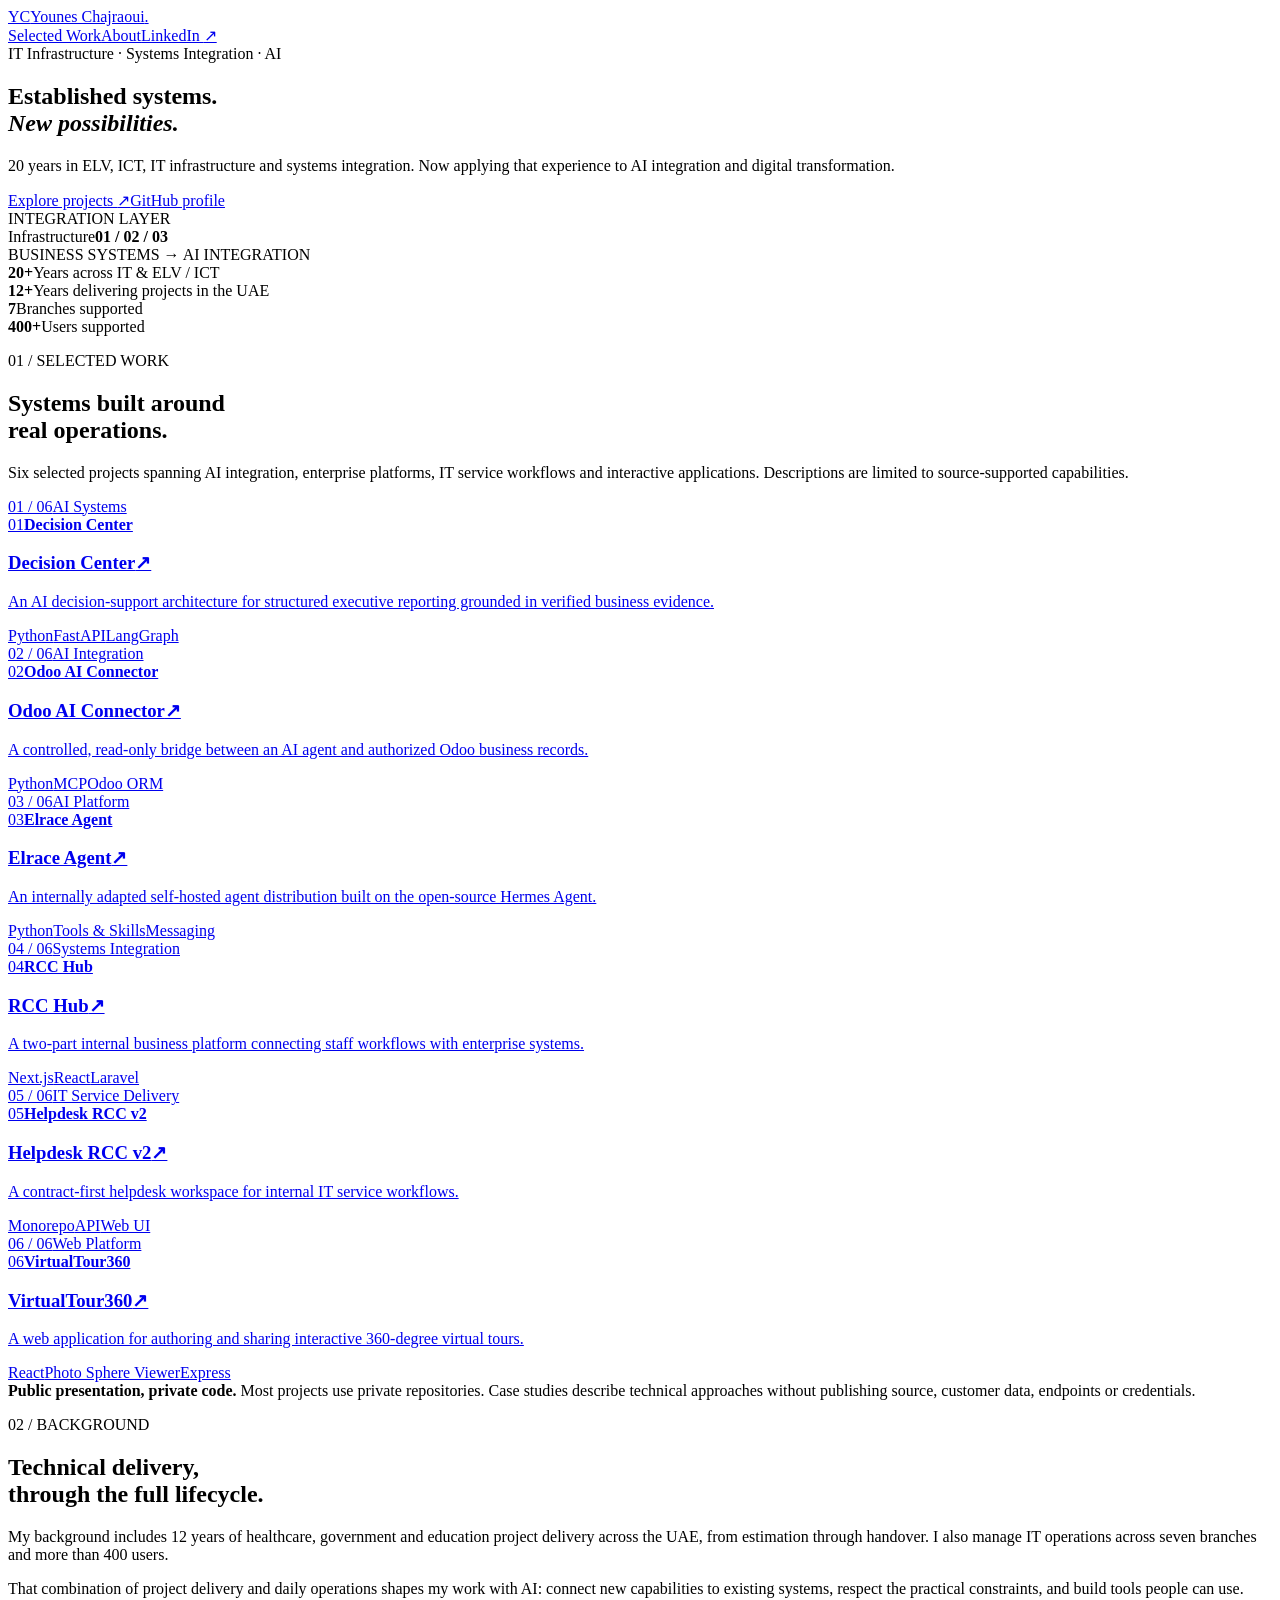
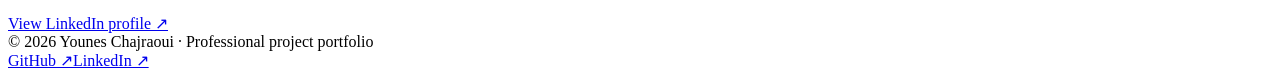
==== index.html @ 2728a6b4 "site: initialize public professional portfolio" ====
<!doctype html><html lang="en"><head><meta charset="utf-8"><meta name="viewport" content="width=device-width, initial-scale=1"><meta name="theme-color" content="#10233f"><meta name="description" content="20 years in ELV, ICT, IT infrastructure and systems integration; practical AI integration and digital transformation."><meta property="og:type" content="website"><meta property="og:title" content="Younes Chajraoui | IT, Systems Integration &amp; AI"><meta property="og:description" content="20 years in ELV, ICT, IT infrastructure and systems integration; practical AI integration and digital transformation."><title>Younes Chajraoui | IT, Systems Integration &amp; AI</title><link rel="icon" type="image/svg+xml" href="assets/favicon.svg"><link rel="stylesheet" href="assets/styles.css"></head><body><header class="site-nav"><div class="container nav-inner"><a class="logo" href="index.html" aria-label="Younes Chajraoui homepage"><span class="logo-mark">YC</span><span>Younes Chajraoui<span class="logo-period">.</span></span></a><nav aria-label="Main navigation"><a href="index.html#work">Selected Work</a><a href="index.html#about">About</a><a href="https://www.linkedin.com/in/younes-chajraoui-429b6520a/" rel="noreferrer" target="_blank">LinkedIn <span aria-hidden="true">↗</span></a></nav></div></header><main><section class="hero container" id="top"><div class="hero-copy"><div class="eyebrow"><span class="pulse"></span> IT Infrastructure · Systems Integration · AI</div><h1>Established systems.<br><em>New possibilities.</em></h1><p class="hero-sub">20 years in ELV, ICT, IT infrastructure and systems integration. Now applying that experience to AI integration and digital transformation.</p><div class="hero-actions"><a class="button button-primary" href="#work">Explore projects <span aria-hidden="true">↗</span></a><a class="button button-secondary" href="https://github.com/chyones" target="_blank" rel="noreferrer">GitHub profile</a></div></div><div class="hero-art" aria-hidden="true"><div class="art-grid"></div><div class="art-slab slab-one"><i></i><i></i><i></i><span>INTEGRATION LAYER</span></div><div class="art-slab slab-two"><span class="mini-label">Infrastructure</span><b>01 / 02 / 03</b><div class="route-line"></div></div><div class="art-orb"></div><span class="art-caption">BUSINESS SYSTEMS → AI INTEGRATION</span></div></section>
<section class="metrics-bar"><div class="container metrics"><div><b>20<span>+</span></b><span>Years across IT & ELV / ICT</span></div><div><b>12<span>+</span></b><span>Years delivering projects in the UAE</span></div><div><b>7</b><span>Branches supported</span></div><div><b>400<span>+</span></b><span>Users supported</span></div></div></section>
<section class="section container" id="work"><div class="section-head"><div><p class="section-kicker">01 / SELECTED WORK</p><h2>Systems built around<br>real operations.</h2></div><p>Six selected projects spanning AI integration, enterprise platforms, IT service workflows and interactive applications. Descriptions are limited to source-supported capabilities.</p></div><div class="projects-grid"><a class="project-card" href="projects/decision-center.html"><div class="card-top"><span class="card-index">01 / 06</span><span class="category-pill">AI Systems</span></div><div class="card-visual kind-ai"><div class="visual-lines"><span></span><span></span><span></span></div><div class="visual-tile"><span>01</span><b>Decision Center</b></div></div><div class="card-body"><h3>Decision Center<span aria-hidden="true">↗</span></h3><p>An AI decision-support architecture for structured executive reporting grounded in verified business evidence.</p><div class="chips"><span class="chip">Python</span><span class="chip">FastAPI</span><span class="chip">LangGraph</span></div></div></a><a class="project-card" href="projects/odoo-ai.html"><div class="card-top"><span class="card-index">02 / 06</span><span class="category-pill">AI Integration</span></div><div class="card-visual kind-ai"><div class="visual-lines"><span></span><span></span><span></span></div><div class="visual-tile"><span>02</span><b>Odoo AI Connector</b></div></div><div class="card-body"><h3>Odoo AI Connector<span aria-hidden="true">↗</span></h3><p>A controlled, read-only bridge between an AI agent and authorized Odoo business records.</p><div class="chips"><span class="chip">Python</span><span class="chip">MCP</span><span class="chip">Odoo ORM</span></div></div></a><a class="project-card" href="projects/elrace-agent.html"><div class="card-top"><span class="card-index">03 / 06</span><span class="category-pill">AI Platform</span></div><div class="card-visual kind-ai"><div class="visual-lines"><span></span><span></span><span></span></div><div class="visual-tile"><span>03</span><b>Elrace Agent</b></div></div><div class="card-body"><h3>Elrace Agent<span aria-hidden="true">↗</span></h3><p>An internally adapted self-hosted agent distribution built on the open-source Hermes Agent.</p><div class="chips"><span class="chip">Python</span><span class="chip">Tools &amp; Skills</span><span class="chip">Messaging</span></div></div></a><a class="project-card" href="projects/rcc-hub.html"><div class="card-top"><span class="card-index">04 / 06</span><span class="category-pill">Systems Integration</span></div><div class="card-visual kind-it"><div class="visual-lines"><span></span><span></span><span></span></div><div class="visual-tile"><span>04</span><b>RCC Hub</b></div></div><div class="card-body"><h3>RCC Hub<span aria-hidden="true">↗</span></h3><p>A two-part internal business platform connecting staff workflows with enterprise systems.</p><div class="chips"><span class="chip">Next.js</span><span class="chip">React</span><span class="chip">Laravel</span></div></div></a><a class="project-card" href="projects/helpdesk.html"><div class="card-top"><span class="card-index">05 / 06</span><span class="category-pill">IT Service Delivery</span></div><div class="card-visual kind-it"><div class="visual-lines"><span></span><span></span><span></span></div><div class="visual-tile"><span>05</span><b>Helpdesk RCC v2</b></div></div><div class="card-body"><h3>Helpdesk RCC v2<span aria-hidden="true">↗</span></h3><p>A contract-first helpdesk workspace for internal IT service workflows.</p><div class="chips"><span class="chip">Monorepo</span><span class="chip">API</span><span class="chip">Web UI</span></div></div></a><a class="project-card" href="projects/virtualtour360.html"><div class="card-top"><span class="card-index">06 / 06</span><span class="category-pill">Web Platform</span></div><div class="card-visual kind-web"><div class="visual-lines"><span></span><span></span><span></span></div><div class="visual-tile"><span>06</span><b>VirtualTour360</b></div></div><div class="card-body"><h3>VirtualTour360<span aria-hidden="true">↗</span></h3><p>A web application for authoring and sharing interactive 360-degree virtual tours.</p><div class="chips"><span class="chip">React</span><span class="chip">Photo Sphere Viewer</span><span class="chip">Express</span></div></div></a></div><div class="disclosure"><strong>Public presentation, private code.</strong> Most projects use private repositories. Case studies describe technical approaches without publishing source, customer data, endpoints or credentials.</div></section><section class="about-panel" id="about"><div class="container about-grid"><div><p class="section-kicker">02 / BACKGROUND</p><h2>Technical delivery,<br>through the full lifecycle.</h2></div><div><p>My background includes 12 years of healthcare, government and education project delivery across the UAE, from estimation through handover. I also manage IT operations across seven branches and more than 400 users.</p><p>That combination of project delivery and daily operations shapes my work with AI: connect new capabilities to existing systems, respect the practical constraints, and build tools people can use.</p><a href="https://www.linkedin.com/in/younes-chajraoui-429b6520a/" class="text-link" target="_blank" rel="noreferrer">View LinkedIn profile <span aria-hidden="true">↗</span></a></div></div></section></main><footer class="footer"><div class="container footer-inner"><span>© 2026 Younes Chajraoui · Professional project portfolio</span><div><a href="https://github.com/chyones" target="_blank" rel="noreferrer">GitHub ↗</a><a href="https://www.linkedin.com/in/younes-chajraoui-429b6520a/" target="_blank" rel="noreferrer">LinkedIn ↗</a></div></div></footer></body></html>
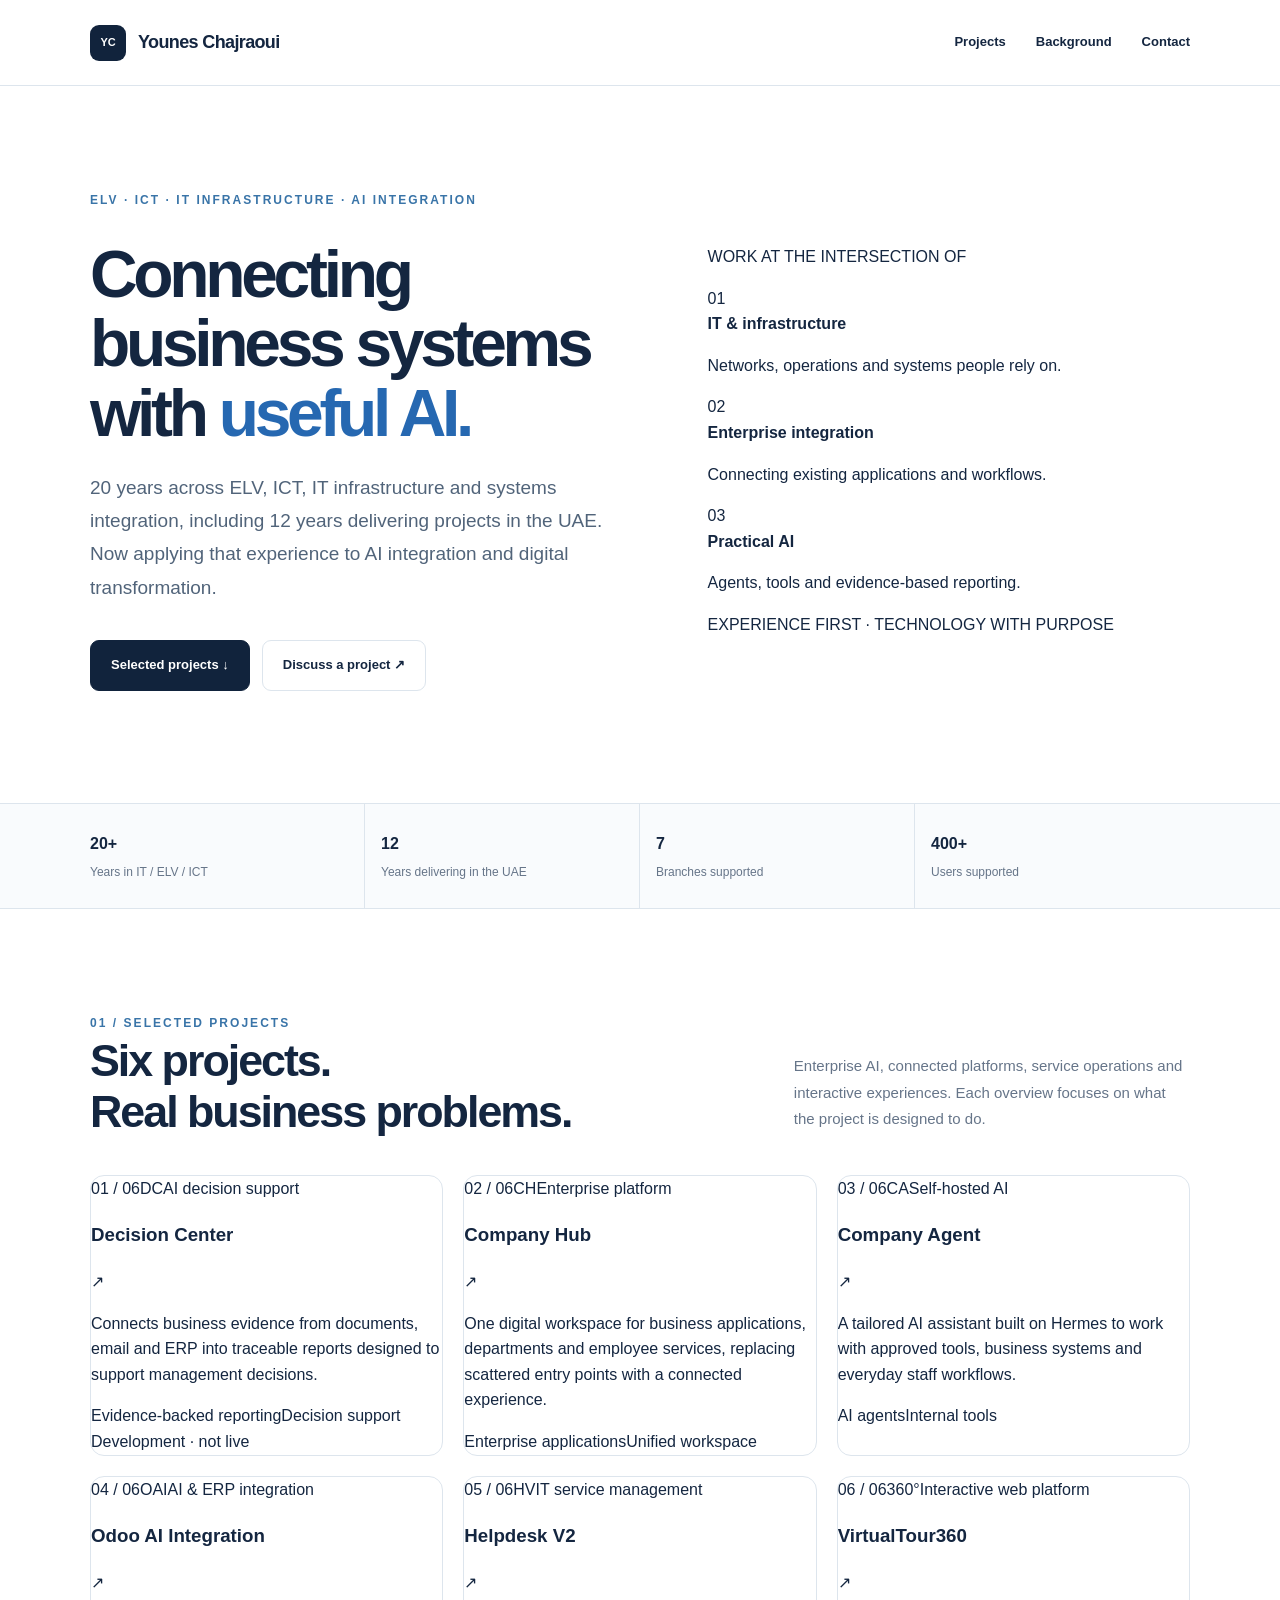
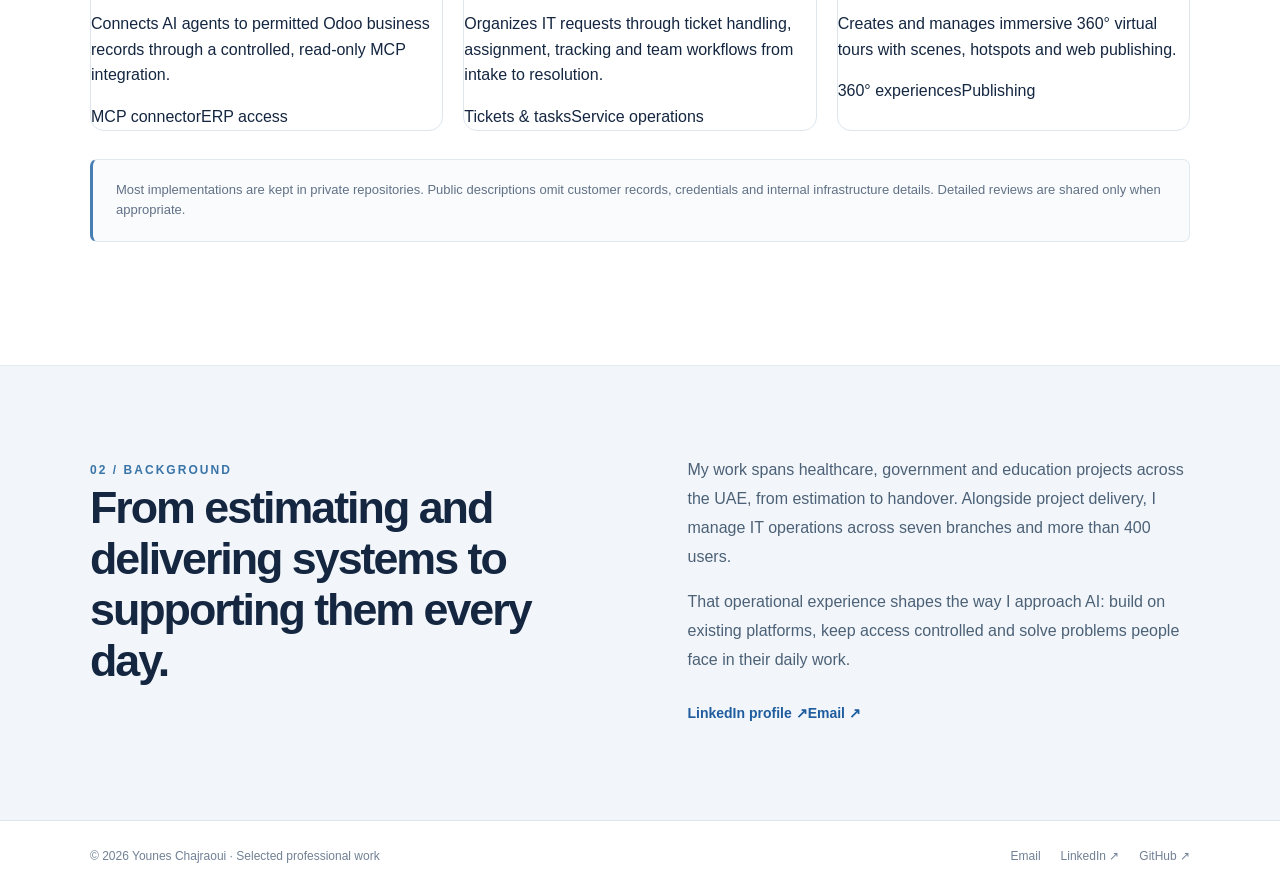
==== commit 0632b12a: "Redesign homepage around practical AI integration and selected projects" ====
--- a/index.html
+++ b/index.html
@@ -1,3 +1,6 @@
-<!doctype html><html lang="en"><head><meta charset="utf-8"><meta name="viewport" content="width=device-width, initial-scale=1"><meta name="theme-color" content="#10233f"><meta name="description" content="20 years in ELV, ICT, IT infrastructure and systems integration; practical AI integration and digital transformation."><meta property="og:type" content="website"><meta property="og:title" content="Younes Chajraoui | IT, Systems Integration &amp; AI"><meta property="og:description" content="20 years in ELV, ICT, IT infrastructure and systems integration; practical AI integration and digital transformation."><title>Younes Chajraoui | IT, Systems Integration &amp; AI</title><link rel="icon" type="image/svg+xml" href="assets/favicon.svg"><link rel="stylesheet" href="assets/styles.css"></head><body><header class="site-nav"><div class="container nav-inner"><a class="logo" href="index.html" aria-label="Younes Chajraoui homepage"><span class="logo-mark">YC</span><span>Younes Chajraoui<span class="logo-period">.</span></span></a><nav aria-label="Main navigation"><a href="index.html#work">Selected Work</a><a href="index.html#about">About</a><a href="https://www.linkedin.com/in/younes-chajraoui-429b6520a/" rel="noreferrer" target="_blank">LinkedIn <span aria-hidden="true">↗</span></a></nav></div></header><main><section class="hero container" id="top"><div class="hero-copy"><div class="eyebrow"><span class="pulse"></span> IT Infrastructure · Systems Integration · AI</div><h1>Established systems.<br><em>New possibilities.</em></h1><p class="hero-sub">20 years in ELV, ICT, IT infrastructure and systems integration. Now applying that experience to AI integration and digital transformation.</p><div class="hero-actions"><a class="button button-primary" href="#work">Explore projects <span aria-hidden="true">↗</span></a><a class="button button-secondary" href="https://github.com/chyones" target="_blank" rel="noreferrer">GitHub profile</a></div></div><div class="hero-art" aria-hidden="true"><div class="art-grid"></div><div class="art-slab slab-one"><i></i><i></i><i></i><span>INTEGRATION LAYER</span></div><div class="art-slab slab-two"><span class="mini-label">Infrastructure</span><b>01 / 02 / 03</b><div class="route-line"></div></div><div class="art-orb"></div><span class="art-caption">BUSINESS SYSTEMS → AI INTEGRATION</span></div></section>
-<section class="metrics-bar"><div class="container metrics"><div><b>20<span>+</span></b><span>Years across IT & ELV / ICT</span></div><div><b>12<span>+</span></b><span>Years delivering projects in the UAE</span></div><div><b>7</b><span>Branches supported</span></div><div><b>400<span>+</span></b><span>Users supported</span></div></div></section>
-<section class="section container" id="work"><div class="section-head"><div><p class="section-kicker">01 / SELECTED WORK</p><h2>Systems built around<br>real operations.</h2></div><p>Six selected projects spanning AI integration, enterprise platforms, IT service workflows and interactive applications. Descriptions are limited to source-supported capabilities.</p></div><div class="projects-grid"><a class="project-card" href="projects/decision-center.html"><div class="card-top"><span class="card-index">01 / 06</span><span class="category-pill">AI Systems</span></div><div class="card-visual kind-ai"><div class="visual-lines"><span></span><span></span><span></span></div><div class="visual-tile"><span>01</span><b>Decision Center</b></div></div><div class="card-body"><h3>Decision Center<span aria-hidden="true">↗</span></h3><p>An AI decision-support architecture for structured executive reporting grounded in verified business evidence.</p><div class="chips"><span class="chip">Python</span><span class="chip">FastAPI</span><span class="chip">LangGraph</span></div></div></a><a class="project-card" href="projects/odoo-ai.html"><div class="card-top"><span class="card-index">02 / 06</span><span class="category-pill">AI Integration</span></div><div class="card-visual kind-ai"><div class="visual-lines"><span></span><span></span><span></span></div><div class="visual-tile"><span>02</span><b>Odoo AI Connector</b></div></div><div class="card-body"><h3>Odoo AI Connector<span aria-hidden="true">↗</span></h3><p>A controlled, read-only bridge between an AI agent and authorized Odoo business records.</p><div class="chips"><span class="chip">Python</span><span class="chip">MCP</span><span class="chip">Odoo ORM</span></div></div></a><a class="project-card" href="projects/elrace-agent.html"><div class="card-top"><span class="card-index">03 / 06</span><span class="category-pill">AI Platform</span></div><div class="card-visual kind-ai"><div class="visual-lines"><span></span><span></span><span></span></div><div class="visual-tile"><span>03</span><b>Elrace Agent</b></div></div><div class="card-body"><h3>Elrace Agent<span aria-hidden="true">↗</span></h3><p>An internally adapted self-hosted agent distribution built on the open-source Hermes Agent.</p><div class="chips"><span class="chip">Python</span><span class="chip">Tools &amp; Skills</span><span class="chip">Messaging</span></div></div></a><a class="project-card" href="projects/rcc-hub.html"><div class="card-top"><span class="card-index">04 / 06</span><span class="category-pill">Systems Integration</span></div><div class="card-visual kind-it"><div class="visual-lines"><span></span><span></span><span></span></div><div class="visual-tile"><span>04</span><b>RCC Hub</b></div></div><div class="card-body"><h3>RCC Hub<span aria-hidden="true">↗</span></h3><p>A two-part internal business platform connecting staff workflows with enterprise systems.</p><div class="chips"><span class="chip">Next.js</span><span class="chip">React</span><span class="chip">Laravel</span></div></div></a><a class="project-card" href="projects/helpdesk.html"><div class="card-top"><span class="card-index">05 / 06</span><span class="category-pill">IT Service Delivery</span></div><div class="card-visual kind-it"><div class="visual-lines"><span></span><span></span><span></span></div><div class="visual-tile"><span>05</span><b>Helpdesk RCC v2</b></div></div><div class="card-body"><h3>Helpdesk RCC v2<span aria-hidden="true">↗</span></h3><p>A contract-first helpdesk workspace for internal IT service workflows.</p><div class="chips"><span class="chip">Monorepo</span><span class="chip">API</span><span class="chip">Web UI</span></div></div></a><a class="project-card" href="projects/virtualtour360.html"><div class="card-top"><span class="card-index">06 / 06</span><span class="category-pill">Web Platform</span></div><div class="card-visual kind-web"><div class="visual-lines"><span></span><span></span><span></span></div><div class="visual-tile"><span>06</span><b>VirtualTour360</b></div></div><div class="card-body"><h3>VirtualTour360<span aria-hidden="true">↗</span></h3><p>A web application for authoring and sharing interactive 360-degree virtual tours.</p><div class="chips"><span class="chip">React</span><span class="chip">Photo Sphere Viewer</span><span class="chip">Express</span></div></div></a></div><div class="disclosure"><strong>Public presentation, private code.</strong> Most projects use private repositories. Case studies describe technical approaches without publishing source, customer data, endpoints or credentials.</div></section><section class="about-panel" id="about"><div class="container about-grid"><div><p class="section-kicker">02 / BACKGROUND</p><h2>Technical delivery,<br>through the full lifecycle.</h2></div><div><p>My background includes 12 years of healthcare, government and education project delivery across the UAE, from estimation through handover. I also manage IT operations across seven branches and more than 400 users.</p><p>That combination of project delivery and daily operations shapes my work with AI: connect new capabilities to existing systems, respect the practical constraints, and build tools people can use.</p><a href="https://www.linkedin.com/in/younes-chajraoui-429b6520a/" class="text-link" target="_blank" rel="noreferrer">View LinkedIn profile <span aria-hidden="true">↗</span></a></div></div></section></main><footer class="footer"><div class="container footer-inner"><span>© 2026 Younes Chajraoui · Professional project portfolio</span><div><a href="https://github.com/chyones" target="_blank" rel="noreferrer">GitHub ↗</a><a href="https://www.linkedin.com/in/younes-chajraoui-429b6520a/" target="_blank" rel="noreferrer">LinkedIn ↗</a></div></div></footer></body></html>+<!doctype html><html lang="en"><head><meta charset="utf-8"><meta name="viewport" content="width=device-width, initial-scale=1"><meta name="theme-color" content="#113452"><meta name="description" content="ELV, ICT and IT infrastructure experience applied to AI integration, enterprise systems and practical digital transformation."><link rel="canonical" href="https://chyones.github.io/"><meta property="og:type" content="website"><meta property="og:url" content="https://chyones.github.io/"><meta property="og:title" content="Younes Chajraoui | AI Integration &amp; Systems Delivery"><meta property="og:description" content="20 years across ELV, ICT and IT infrastructure. Connecting AI with established business systems."><meta name="twitter:card" content="summary"><link rel="icon" href="assets/favicon.svg" type="image/svg+xml"><link rel="stylesheet" href="assets/styles.css"><title>Younes Chajraoui | AI Integration &amp; Systems Delivery</title></head><body><header class="site-nav"><div class="container nav-inner"><a class="logo" href="index.html" aria-label="Homepage"><span class="logo-mark">YC</span>Younes Chajraoui</a><nav aria-label="Site navigation"><a href="#work">Projects</a><a href="#about">Background</a><a href="mailto:ch.yones@gmail.com">Contact</a></nav></div></header><main><section class="hero container" aria-labelledby="hero-title"><div><div class="eyebrow">ELV · ICT · IT Infrastructure · AI Integration</div><h1 id="hero-title">Connecting business systems with <em>useful AI.</em></h1><p class="hero-sub">20 years across ELV, ICT, IT infrastructure and systems integration, including 12 years delivering projects in the UAE. Now applying that experience to AI integration and digital transformation.</p><div class="hero-actions"><a class="button button-primary" href="#work">Selected projects ↓</a><a class="button button-secondary" href="mailto:ch.yones@gmail.com">Discuss a project ↗</a></div></div><aside class="hero-panel" aria-label="Professional focus"><p class="panel-label">WORK AT THE INTERSECTION OF</p><div class="panel-step"><span class="panel-no">01</span><div><b>IT &amp; infrastructure</b><p>Networks, operations and systems people rely on.</p></div></div><div class="panel-step"><span class="panel-no">02</span><div><b>Enterprise integration</b><p>Connecting existing applications and workflows.</p></div></div><div class="panel-step"><span class="panel-no">03</span><div><b>Practical AI</b><p>Agents, tools and evidence-based reporting.</p></div></div><p class="panel-bottom">EXPERIENCE FIRST · TECHNOLOGY WITH PURPOSE</p></aside></section><section class="metrics-bar" aria-label="Experience overview"><div class="container metrics"><div><strong>20+</strong><span>Years in IT / ELV / ICT</span></div><div><strong>12</strong><span>Years delivering in the UAE</span></div><div><strong>7</strong><span>Branches supported</span></div><div><strong>400+</strong><span>Users supported</span></div></div></section><section class="section container" id="work" aria-labelledby="work-title"><div class="section-head"><div><span class="section-kicker">01 / SELECTED PROJECTS</span><h2 id="work-title">Six projects.<br>Real business problems.</h2></div><p>Enterprise AI, connected platforms, service operations and interactive experiences. Each overview focuses on what the project is designed to do.</p></div><div class="projects-grid"><a class="project-card" href="projects/decision-center.html" aria-label="Read about Decision Center"><div class="project-visual visual-01"><span class="visual-index">01 / 06</span><span class="visual-symbol" aria-hidden="true">DC</span><span class="visual-category">AI decision support</span></div><div class="project-copy"><div class="project-name"><h3>Decision Center</h3><span aria-hidden="true">↗</span></div><p>Connects business evidence from documents, email and ERP into traceable reports designed to support management decisions.</p><div class="tags"><span>Evidence-backed reporting</span><span>Decision support</span></div><span class="project-state">Development · not live</span></div></a>
+<a class="project-card" href="projects/rcc-hub.html" aria-label="Read about Company Hub"><div class="project-visual visual-02"><span class="visual-index">02 / 06</span><span class="visual-symbol" aria-hidden="true">CH</span><span class="visual-category">Enterprise platform</span></div><div class="project-copy"><div class="project-name"><h3>Company Hub</h3><span aria-hidden="true">↗</span></div><p>One digital workspace for business applications, departments and employee services, replacing scattered entry points with a connected experience.</p><div class="tags"><span>Enterprise applications</span><span>Unified workspace</span></div></div></a>
+<a class="project-card" href="projects/elrace-agent.html" aria-label="Read about Company Agent"><div class="project-visual visual-03"><span class="visual-index">03 / 06</span><span class="visual-symbol" aria-hidden="true">CA</span><span class="visual-category">Self-hosted AI</span></div><div class="project-copy"><div class="project-name"><h3>Company Agent</h3><span aria-hidden="true">↗</span></div><p>A tailored AI assistant built on Hermes to work with approved tools, business systems and everyday staff workflows.</p><div class="tags"><span>AI agents</span><span>Internal tools</span></div></div></a>
+<a class="project-card" href="projects/odoo-ai.html" aria-label="Read about Odoo AI Integration"><div class="project-visual visual-04"><span class="visual-index">04 / 06</span><span class="visual-symbol" aria-hidden="true">OAI</span><span class="visual-category">AI &amp; ERP integration</span></div><div class="project-copy"><div class="project-name"><h3>Odoo AI Integration</h3><span aria-hidden="true">↗</span></div><p>Connects AI agents to permitted Odoo business records through a controlled, read-only MCP integration.</p><div class="tags"><span>MCP connector</span><span>ERP access</span></div></div></a>
+<a class="project-card" href="projects/helpdesk.html" aria-label="Read about Helpdesk V2"><div class="project-visual visual-05"><span class="visual-index">05 / 06</span><span class="visual-symbol" aria-hidden="true">HV</span><span class="visual-category">IT service management</span></div><div class="project-copy"><div class="project-name"><h3>Helpdesk V2</h3><span aria-hidden="true">↗</span></div><p>Organizes IT requests through ticket handling, assignment, tracking and team workflows from intake to resolution.</p><div class="tags"><span>Tickets &amp; tasks</span><span>Service operations</span></div></div></a>
+<a class="project-card" href="projects/virtualtour360.html" aria-label="Read about VirtualTour360"><div class="project-visual visual-06"><span class="visual-index">06 / 06</span><span class="visual-symbol" aria-hidden="true">360°</span><span class="visual-category">Interactive web platform</span></div><div class="project-copy"><div class="project-name"><h3>VirtualTour360</h3><span aria-hidden="true">↗</span></div><p>Creates and manages immersive 360° virtual tours with scenes, hotspots and web publishing.</p><div class="tags"><span>360° experiences</span><span>Publishing</span></div></div></a></div><p class="disclosure">Most implementations are kept in private repositories. Public descriptions omit customer records, credentials and internal infrastructure details. Detailed reviews are shared only when appropriate.</p></section><section class="about-panel" id="about"><div class="container about-grid"><div><span class="section-kicker">02 / BACKGROUND</span><h2>From estimating and delivering systems to supporting them every day.</h2></div><div><p>My work spans healthcare, government and education projects across the UAE, from estimation to handover. Alongside project delivery, I manage IT operations across seven branches and more than 400 users.</p><p>That operational experience shapes the way I approach AI: build on existing platforms, keep access controlled and solve problems people face in their daily work.</p><div class="contact-line"><a class="text-link" href="https://www.linkedin.com/in/younes-chajraoui/" target="_blank" rel="noopener noreferrer">LinkedIn profile ↗</a><a class="text-link" href="mailto:ch.yones@gmail.com">Email ↗</a></div></div></div></section></main><footer class="footer"><div class="container footer-inner"><span>© 2026 Younes Chajraoui · Selected professional work</span><div><a href="mailto:ch.yones@gmail.com">Email</a><a href="https://www.linkedin.com/in/younes-chajraoui/" target="_blank" rel="noopener noreferrer">LinkedIn ↗</a><a href="https://github.com/chyones" target="_blank" rel="noopener noreferrer">GitHub ↗</a></div></div></footer></body></html>
--- a/assets/styles.css
+++ b/assets/styles.css
@@ -0,0 +1,3 @@
+
+:root{--navy:#11233c;--ink:#142640;--blue:#2767b6;--muted:#667589;--line:#dde5ed;--pale:#f5f8fb;--white:#fff;--edge:#c8d8ea}*{box-sizing:border-box}html{scroll-behavior:smooth}body{margin:0;background:white;color:var(--ink);font:16px/1.6 -apple-system,BlinkMacSystemFont,"Segoe UI",Arial,sans-serif;-webkit-font-smoothing:antialiased}a{color:inherit;text-decoration:none}a:focus-visible{outline:3px solid #2679cb;outline-offset:5px}.container{max-width:1160px;margin:0 auto;padding:0 30px}.site-nav{height:86px;border-bottom:1px solid var(--line);background:rgba(255,255,255,.96);position:sticky;top:0;z-index:50;backdrop-filter:blur(12px)}.nav-inner{height:100%;display:flex;align-items:center;justify-content:space-between}.logo{display:inline-flex;gap:12px;align-items:center;font-weight:750;letter-spacing:-.035em;font-size:18px}.logo-mark{width:36px;height:36px;display:grid;place-items:center;background:var(--navy);color:white;font-size:11px;border-radius:9px;letter-spacing:-.02em}.logo-period{color:var(--blue)}nav{display:flex;align-items:center;gap:30px;font-size:13px;font-weight:650}nav a{transition:color .2s}nav a:hover,.text-link:hover{color:var(--blue)}.hero{padding-top:105px;padding-bottom:112px;display:grid;grid-template-columns:1fr .85fr;align-items:center;gap:50px}.eyebrow,.section-kicker{font-size:12px;font-weight:800;letter-spacing:.17em;text-transform:uppercase;color:#3974a8}.eyebrow{display:flex;align-items:center;gap:10px}.pulse{width:7px;height:7px;background:#4794d4;border-radius:50%;box-shadow:0 0 0 4px #dbeffc}.hero h1{font-size:clamp(48px,5.15vw,75px);line-height:1.05;letter-spacing:-.065em;margin:30px 0 23px;font-weight:780}.hero h1 em{font-style:normal;color:#2668b1}.hero-sub{max-width:540px;font-size:19px;line-height:1.75;color:#51647a;margin:0 0 36px}.hero-actions{display:flex;gap:12px;flex-wrap:wrap}.button{display:inline-flex;align-items:center;justify-content:center;gap:18px;padding:14px 20px;border:1px solid var(--line);border-radius:9px;font-size:13px;font-weight:750;transition:transform .2s,background .2s}.button:hover{transform:translateY(-2px)}.button-primary{background:var(--navy);color:white;border-color:var(--navy)}.button-primary:hover{background:#20528e}.button-secondary:hover{background:#f1f6fb}.hero-art{height:390px;min-width:0;position:relative;border-radius:18px;overflow:hidden;background:radial-gradient(ellipse at 75% 10%,#699bcc 0%,transparent 48%),linear-gradient(135deg,#102543,#163d69 65%,#0d294a);box-shadow:0 35px 65px -42px #173755}.art-grid{position:absolute;inset:0;background-image:linear-gradient(#ffffff0c 1px,transparent 1px),linear-gradient(90deg,#ffffff0c 1px,transparent 1px);background-size:35px 35px}.art-slab{position:absolute;background:#ffffff17;backdrop-filter:blur(10px);border:1px solid #ffffff34;border-radius:15px}.slab-one{width:235px;height:180px;left:12%;top:15%;transform:rotate(-7deg);padding:24px}.slab-one i{display:block;height:9px;border-radius:5px;background:#94bfe5;margin-bottom:14px;width:60%}.slab-one i:nth-child(2){width:75%}.slab-one i:nth-child(3){width:40%}.slab-one span{position:absolute;bottom:23px;font-size:9px;letter-spacing:.13em;color:#dbedff}.slab-two{width:245px;height:165px;top:38%;right:9%;transform:rotate(7deg);padding:27px;box-shadow:0 25px 40px #04162947}.mini-label{font-size:12px;font-weight:650;color:white}.slab-two b{display:block;font-size:26px;color:#d6ebff;letter-spacing:.15em;margin:5px 0}.route-line{height:3px;background:linear-gradient(90deg,#7bc6f7 20%,#81aed8 65%,transparent);border-radius:3px;transform:translateY(8px)}.art-orb{position:absolute;left:38%;bottom:12%;border:1px solid #ffffff55;width:180px;height:180px;border-radius:50%}.art-orb:before,.art-orb:after{content:"";position:absolute;border:1px solid #ffffff38;border-radius:50%;inset:24px}.art-orb:after{inset:50px}.art-caption{color:#ffffffa0;position:absolute;bottom:22px;left:28px;font-size:10px;letter-spacing:.17em}.metrics-bar{border-top:1px solid var(--line);border-bottom:1px solid var(--line);background:#f9fbfd}.metrics{display:grid;grid-template-columns:repeat(4,1fr)}.metrics>div{padding:27px 16px 26px;border-right:1px solid var(--line);display:flex;flex-direction:column}.metrics>div:first-child{padding-left:0}.metrics>div:last-child{border:0}.metrics b{font-size:29px;line-height:1.2;letter-spacing:-.05em}.metrics b span{color:var(--blue)}.metrics div>span{color:var(--muted);font-size:12px;margin-top:7px}.section{padding-top:100px;padding-bottom:110px}.section-head{display:grid;grid-template-columns:1.2fr .75fr;gap:70px;align-items:end;margin-bottom:38px}.section-kicker{margin:0 0 18px}.section-head h2,.about-grid h2{font-size:clamp(34px,3.5vw,51px);line-height:1.14;letter-spacing:-.045em;margin:0;font-weight:730}.section-head>p{color:var(--muted);font-size:15px;line-height:1.75;margin:0 0 5px}.projects-grid{display:grid;grid-template-columns:repeat(3,minmax(0,1fr));gap:20px}.project-card{border:1px solid var(--line);border-radius:14px;overflow:hidden;transition:transform .24s,box-shadow .24s,border-color .24s;display:flex;flex-direction:column}.project-card:hover{transform:translateY(-5px);box-shadow:0 17px 35px #183c6417;border-color:#9ebbd4}.card-top{display:flex;justify-content:space-between;align-items:center;padding:15px 19px}.card-index{font-size:11px;letter-spacing:.1em;font-weight:750;color:var(--muted)}.category-pill{font-size:10px;letter-spacing:.055em;color:#235a96;font-weight:750;background:#e9f2fb;border-radius:30px;padding:5px 10px;white-space:nowrap}.card-visual{height:145px;position:relative;overflow:hidden;background:linear-gradient(140deg,#10243e,#2363a2)}.kind-it{background:linear-gradient(140deg,#143c50,#257f9d)}.kind-web{background:linear-gradient(140deg,#2b3463,#6877b8)}.visual-lines{position:absolute;inset:0;background-image:linear-gradient(45deg,#ffffff16 1px,transparent 1px),linear-gradient(90deg,#ffffff16 1px,transparent 1px);background-size:25px 25px}.visual-lines span{position:absolute;width:150px;height:150px;border:1px solid #ffffff25;border-radius:50%;right:-30px;top:10px}.visual-lines span:nth-child(2){width:100px;height:100px;right:0;top:35px}.visual-lines span:nth-child(3){width:45px;height:45px;right:28px;top:60px}.visual-tile{position:absolute;top:27px;left:27px;display:flex;flex-direction:column;color:white}.visual-tile>span{font-size:12px;color:#b6d3e9;font-weight:800;letter-spacing:.12em}.visual-tile b{font-size:23px;font-weight:680;letter-spacing:-.04em;margin-top:13px}.card-body{padding:21px 22px 23px;display:flex;flex-direction:column;flex:1}.card-body h3{margin:0;font-size:20px;letter-spacing:-.035em;display:flex;justify-content:space-between}.card-body h3 span{font-size:15px;color:#6997be}.card-body>p{font-size:13.5px;line-height:1.75;color:var(--muted);min-height:92px;margin:10px 0 16px}.chips{display:flex;flex-wrap:wrap;gap:7px}.chip{border:1px solid #dce7f1;background:#f9fbfd;color:#53677c;border-radius:5px;padding:4px 8px;font-size:11px;font-weight:650}.disclosure{padding:20px 23px;border:1px solid #e1e9f0;border-left:3px solid #477eb4;border-radius:7px;background:#f9fbfd;color:#617186;font-size:13px;margin-top:28px}.disclosure strong{color:#243a57}.about-panel{background:#f2f6fa;border-top:1px solid #e3ebf3}.about-grid{padding-top:90px;padding-bottom:95px;display:grid;grid-template-columns:1fr 1fr;gap:95px}.about-grid>div:nth-child(2)>p{font-size:16px;color:#4c6177;line-height:1.8;margin:0 0 17px}.text-link{color:#1f5d9e;font-size:14px;font-weight:800;display:inline-block;margin-top:10px}.footer{border-top:1px solid var(--line);padding:26px 0;color:#718095;font-size:12px}.footer-inner{display:flex;justify-content:space-between;gap:20px}.footer-inner>div{display:flex;gap:20px}.footer a:hover{color:#1b5ba5}.detail{padding-top:60px;padding-bottom:95px}.back-link{color:#2b6baa;font-weight:650;font-size:13px}.detail-head{margin-top:55px;margin-bottom:40px;display:flex;justify-content:space-between;align-items:start;gap:22px}.detail-head h1{font-size:clamp(46px,6vw,78px);letter-spacing:-.065em;line-height:1.1;margin:10px 0 20px}.detail-head>div>p:last-child{font-size:20px;line-height:1.65;max-width:740px;color:#5d7185;margin:0}.detail-pill{margin-top:15px}.detail-visual{min-height:215px;border-radius:14px;display:flex;align-items:center;justify-content:center;background:linear-gradient(140deg,#10243e,#2363a2);padding:25px}.detail-diagram{display:flex;gap:16px;align-items:center;flex-wrap:wrap;justify-content:center}.detail-diagram span{font-size:12px;letter-spacing:.06em;color:#f3f8ff;background:#ffffff16;border:1px solid #ffffff35;padding:17px 22px;border-radius:9px;font-weight:800}.detail-diagram i{color:#8dbfee;font-style:normal;font-size:24px}.detail-grid{display:grid;grid-template-columns:1.5fr .75fr;gap:105px;margin-top:64px}.detail-grid article h2{font-size:26px;letter-spacing:-.045em;line-height:1.2;margin:0 0 16px}.detail-grid article h2:not(:first-child){margin-top:39px}.detail-grid article p{color:#586c80;font-size:15px;line-height:1.85;margin:0}.method-list{margin:0;padding-left:20px;color:#586c80;line-height:2.1}.evidence-note{padding:16px 18px;border-left:2px solid #6e9cca;background:#f6f9fc;margin-top:22px!important;font-size:12px!important}.facts{border:1px solid var(--line);border-radius:12px;padding:27px 25px;position:sticky;top:108px}.facts-title{font-size:11px;font-weight:800;color:#2a649b;letter-spacing:.14em;margin:0 0 19px}.fact{border-top:1px solid var(--line);padding:16px 0;display:flex;flex-direction:column;gap:5px}.fact>span{font-size:11px;text-transform:uppercase;letter-spacing:.09em;font-weight:700;color:#8190a2}.fact>b{font-size:14px;font-weight:650;color:var(--navy)}.fact-button{margin-top:21px;width:100%;font-size:12px}.private-note{font-size:12px;line-height:1.7;color:#7b8b9e;margin-top:16px}.detail-bottom{display:flex;justify-content:space-between;margin-top:90px;border-top:1px solid var(--line);padding-top:25px;font-size:13px;font-weight:750;color:#2767b6}@media(max-width:950px){.hero{grid-template-columns:1fr;padding-top:65px;padding-bottom:65px}.hero-art{height:290px}.section-head{gap:30px}.projects-grid{grid-template-columns:repeat(2,minmax(0,1fr))}.about-grid{gap:40px}.detail-grid{gap:35px}}@media(max-width:640px){.container{padding:0 18px}.site-nav{height:70px}nav{gap:13px;font-size:11px}nav a:first-child{display:none}.logo{font-size:15px}.hero{padding-top:64px;padding-bottom:60px;gap:36px}.hero h1{font-size:45px}.hero-sub{font-size:16px}.hero-art{height:230px}.slab-one{transform:scale(.78) rotate(-7deg);transform-origin:top left}.slab-two{transform:scale(.75) rotate(7deg);transform-origin:top right}.metrics{grid-template-columns:repeat(2,1fr)}.metrics>div{padding:20px 12px!important;border-bottom:1px solid var(--line)}.metrics>div:nth-child(2){border-right:0}.metrics>div:nth-child(n+3){border-bottom:0}.metrics b{font-size:24px}.section{padding-top:70px;padding-bottom:65px}.section-head,.about-grid{grid-template-columns:1fr;gap:24px}.projects-grid{grid-template-columns:1fr}.card-body>p{min-height:0}.about-grid{padding-top:65px;padding-bottom:65px}.footer-inner{flex-direction:column}.detail{padding-top:34px}.detail-head{margin-top:30px;display:block}.detail-head h1{font-size:45px}.detail-head>div>p:last-child{font-size:16px}.detail-pill{display:inline-block;margin-top:20px}.detail-diagram span{font-size:10px;padding:9px}.detail-diagram i{font-size:16px}.detail-grid{grid-template-columns:1fr;margin-top:46px}.facts{position:static}.detail-bottom{margin-top:45px}}
+@media(prefers-reduced-motion:reduce){html{scroll-behavior:auto}*,*:before,*:after{transition:none!important}}
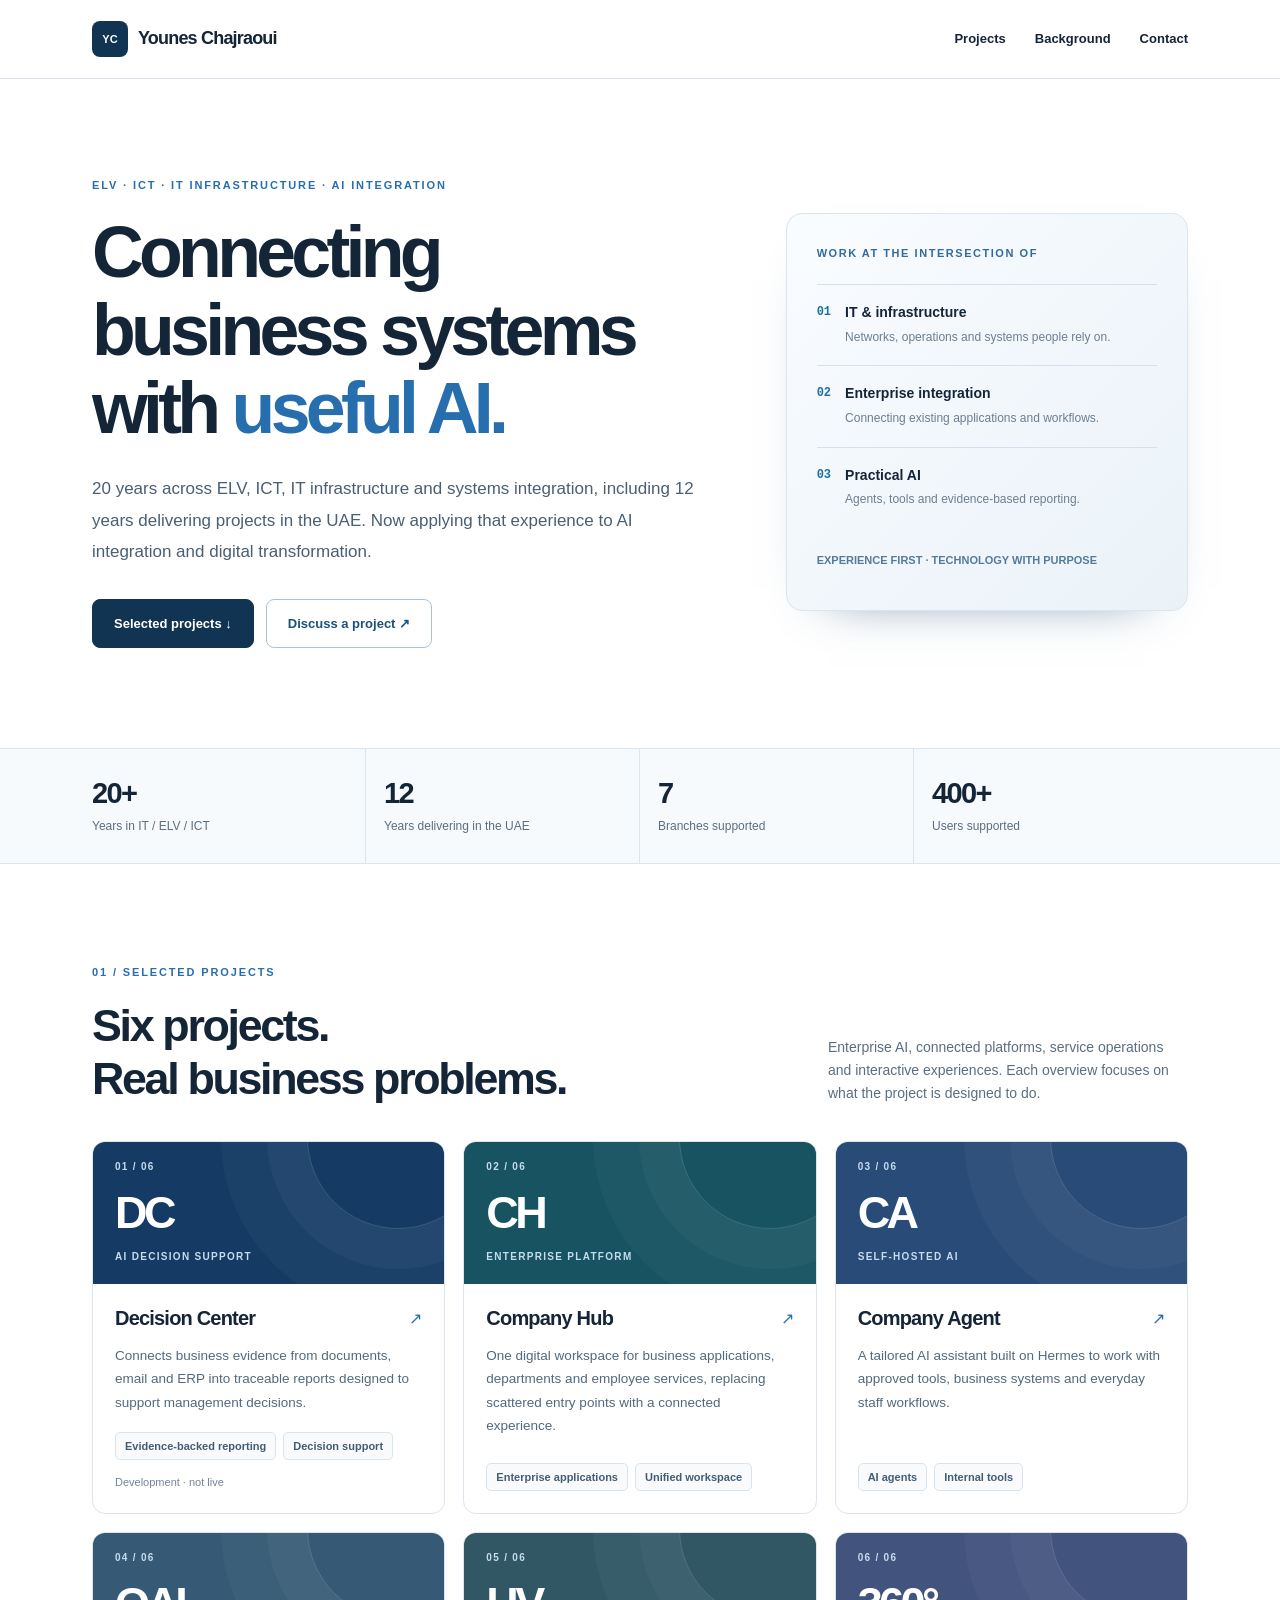
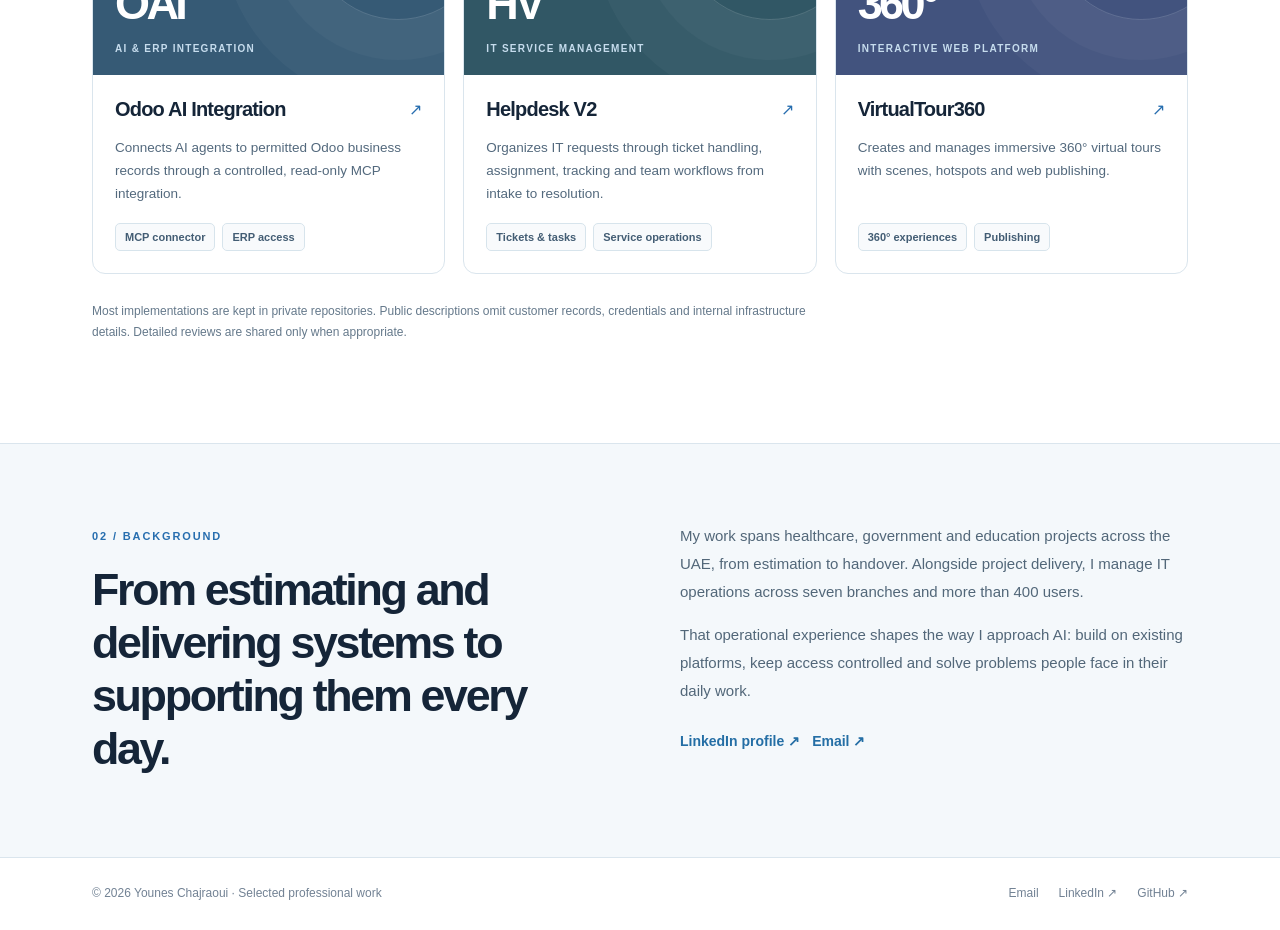
==== commit de11ebc5: "fix: link project cards to public-facing Company Hub and Company Agent pages" ====
--- a/index.html
+++ b/index.html
@@ -1,6 +1,6 @@
 <!doctype html><html lang="en"><head><meta charset="utf-8"><meta name="viewport" content="width=device-width, initial-scale=1"><meta name="theme-color" content="#113452"><meta name="description" content="ELV, ICT and IT infrastructure experience applied to AI integration, enterprise systems and practical digital transformation."><link rel="canonical" href="https://chyones.github.io/"><meta property="og:type" content="website"><meta property="og:url" content="https://chyones.github.io/"><meta property="og:title" content="Younes Chajraoui | AI Integration &amp; Systems Delivery"><meta property="og:description" content="20 years across ELV, ICT and IT infrastructure. Connecting AI with established business systems."><meta name="twitter:card" content="summary"><link rel="icon" href="assets/favicon.svg" type="image/svg+xml"><link rel="stylesheet" href="assets/styles.css"><title>Younes Chajraoui | AI Integration &amp; Systems Delivery</title></head><body><header class="site-nav"><div class="container nav-inner"><a class="logo" href="index.html" aria-label="Homepage"><span class="logo-mark">YC</span>Younes Chajraoui</a><nav aria-label="Site navigation"><a href="#work">Projects</a><a href="#about">Background</a><a href="mailto:ch.yones@gmail.com">Contact</a></nav></div></header><main><section class="hero container" aria-labelledby="hero-title"><div><div class="eyebrow">ELV · ICT · IT Infrastructure · AI Integration</div><h1 id="hero-title">Connecting business systems with <em>useful AI.</em></h1><p class="hero-sub">20 years across ELV, ICT, IT infrastructure and systems integration, including 12 years delivering projects in the UAE. Now applying that experience to AI integration and digital transformation.</p><div class="hero-actions"><a class="button button-primary" href="#work">Selected projects ↓</a><a class="button button-secondary" href="mailto:ch.yones@gmail.com">Discuss a project ↗</a></div></div><aside class="hero-panel" aria-label="Professional focus"><p class="panel-label">WORK AT THE INTERSECTION OF</p><div class="panel-step"><span class="panel-no">01</span><div><b>IT &amp; infrastructure</b><p>Networks, operations and systems people rely on.</p></div></div><div class="panel-step"><span class="panel-no">02</span><div><b>Enterprise integration</b><p>Connecting existing applications and workflows.</p></div></div><div class="panel-step"><span class="panel-no">03</span><div><b>Practical AI</b><p>Agents, tools and evidence-based reporting.</p></div></div><p class="panel-bottom">EXPERIENCE FIRST · TECHNOLOGY WITH PURPOSE</p></aside></section><section class="metrics-bar" aria-label="Experience overview"><div class="container metrics"><div><strong>20+</strong><span>Years in IT / ELV / ICT</span></div><div><strong>12</strong><span>Years delivering in the UAE</span></div><div><strong>7</strong><span>Branches supported</span></div><div><strong>400+</strong><span>Users supported</span></div></div></section><section class="section container" id="work" aria-labelledby="work-title"><div class="section-head"><div><span class="section-kicker">01 / SELECTED PROJECTS</span><h2 id="work-title">Six projects.<br>Real business problems.</h2></div><p>Enterprise AI, connected platforms, service operations and interactive experiences. Each overview focuses on what the project is designed to do.</p></div><div class="projects-grid"><a class="project-card" href="projects/decision-center.html" aria-label="Read about Decision Center"><div class="project-visual visual-01"><span class="visual-index">01 / 06</span><span class="visual-symbol" aria-hidden="true">DC</span><span class="visual-category">AI decision support</span></div><div class="project-copy"><div class="project-name"><h3>Decision Center</h3><span aria-hidden="true">↗</span></div><p>Connects business evidence from documents, email and ERP into traceable reports designed to support management decisions.</p><div class="tags"><span>Evidence-backed reporting</span><span>Decision support</span></div><span class="project-state">Development · not live</span></div></a>
-<a class="project-card" href="projects/rcc-hub.html" aria-label="Read about Company Hub"><div class="project-visual visual-02"><span class="visual-index">02 / 06</span><span class="visual-symbol" aria-hidden="true">CH</span><span class="visual-category">Enterprise platform</span></div><div class="project-copy"><div class="project-name"><h3>Company Hub</h3><span aria-hidden="true">↗</span></div><p>One digital workspace for business applications, departments and employee services, replacing scattered entry points with a connected experience.</p><div class="tags"><span>Enterprise applications</span><span>Unified workspace</span></div></div></a>
-<a class="project-card" href="projects/elrace-agent.html" aria-label="Read about Company Agent"><div class="project-visual visual-03"><span class="visual-index">03 / 06</span><span class="visual-symbol" aria-hidden="true">CA</span><span class="visual-category">Self-hosted AI</span></div><div class="project-copy"><div class="project-name"><h3>Company Agent</h3><span aria-hidden="true">↗</span></div><p>A tailored AI assistant built on Hermes to work with approved tools, business systems and everyday staff workflows.</p><div class="tags"><span>AI agents</span><span>Internal tools</span></div></div></a>
+<a class="project-card" href="projects/company-hub.html" aria-label="Read about Company Hub"><div class="project-visual visual-02"><span class="visual-index">02 / 06</span><span class="visual-symbol" aria-hidden="true">CH</span><span class="visual-category">Enterprise platform</span></div><div class="project-copy"><div class="project-name"><h3>Company Hub</h3><span aria-hidden="true">↗</span></div><p>One digital workspace for business applications, departments and employee services, replacing scattered entry points with a connected experience.</p><div class="tags"><span>Enterprise applications</span><span>Unified workspace</span></div></div></a>
+<a class="project-card" href="projects/company-agent.html" aria-label="Read about Company Agent"><div class="project-visual visual-03"><span class="visual-index">03 / 06</span><span class="visual-symbol" aria-hidden="true">CA</span><span class="visual-category">Self-hosted AI</span></div><div class="project-copy"><div class="project-name"><h3>Company Agent</h3><span aria-hidden="true">↗</span></div><p>A tailored AI assistant built on Hermes to work with approved tools, business systems and everyday staff workflows.</p><div class="tags"><span>AI agents</span><span>Internal tools</span></div></div></a>
 <a class="project-card" href="projects/odoo-ai.html" aria-label="Read about Odoo AI Integration"><div class="project-visual visual-04"><span class="visual-index">04 / 06</span><span class="visual-symbol" aria-hidden="true">OAI</span><span class="visual-category">AI &amp; ERP integration</span></div><div class="project-copy"><div class="project-name"><h3>Odoo AI Integration</h3><span aria-hidden="true">↗</span></div><p>Connects AI agents to permitted Odoo business records through a controlled, read-only MCP integration.</p><div class="tags"><span>MCP connector</span><span>ERP access</span></div></div></a>
 <a class="project-card" href="projects/helpdesk.html" aria-label="Read about Helpdesk V2"><div class="project-visual visual-05"><span class="visual-index">05 / 06</span><span class="visual-symbol" aria-hidden="true">HV</span><span class="visual-category">IT service management</span></div><div class="project-copy"><div class="project-name"><h3>Helpdesk V2</h3><span aria-hidden="true">↗</span></div><p>Organizes IT requests through ticket handling, assignment, tracking and team workflows from intake to resolution.</p><div class="tags"><span>Tickets &amp; tasks</span><span>Service operations</span></div></div></a>
 <a class="project-card" href="projects/virtualtour360.html" aria-label="Read about VirtualTour360"><div class="project-visual visual-06"><span class="visual-index">06 / 06</span><span class="visual-symbol" aria-hidden="true">360°</span><span class="visual-category">Interactive web platform</span></div><div class="project-copy"><div class="project-name"><h3>VirtualTour360</h3><span aria-hidden="true">↗</span></div><p>Creates and manages immersive 360° virtual tours with scenes, hotspots and web publishing.</p><div class="tags"><span>360° experiences</span><span>Publishing</span></div></div></a></div><p class="disclosure">Most implementations are kept in private repositories. Public descriptions omit customer records, credentials and internal infrastructure details. Detailed reviews are shared only when appropriate.</p></section><section class="about-panel" id="about"><div class="container about-grid"><div><span class="section-kicker">02 / BACKGROUND</span><h2>From estimating and delivering systems to supporting them every day.</h2></div><div><p>My work spans healthcare, government and education projects across the UAE, from estimation to handover. Alongside project delivery, I manage IT operations across seven branches and more than 400 users.</p><p>That operational experience shapes the way I approach AI: build on existing platforms, keep access controlled and solve problems people face in their daily work.</p><div class="contact-line"><a class="text-link" href="https://www.linkedin.com/in/younes-chajraoui/" target="_blank" rel="noopener noreferrer">LinkedIn profile ↗</a><a class="text-link" href="mailto:ch.yones@gmail.com">Email ↗</a></div></div></div></section></main><footer class="footer"><div class="container footer-inner"><span>© 2026 Younes Chajraoui · Selected professional work</span><div><a href="mailto:ch.yones@gmail.com">Email</a><a href="https://www.linkedin.com/in/younes-chajraoui/" target="_blank" rel="noopener noreferrer">LinkedIn ↗</a><a href="https://github.com/chyones" target="_blank" rel="noopener noreferrer">GitHub ↗</a></div></div></footer></body></html>
--- a/assets/styles.css
+++ b/assets/styles.css
@@ -1,3 +1,27 @@
-
-:root{--navy:#11233c;--ink:#142640;--blue:#2767b6;--muted:#667589;--line:#dde5ed;--pale:#f5f8fb;--white:#fff;--edge:#c8d8ea}*{box-sizing:border-box}html{scroll-behavior:smooth}body{margin:0;background:white;color:var(--ink);font:16px/1.6 -apple-system,BlinkMacSystemFont,"Segoe UI",Arial,sans-serif;-webkit-font-smoothing:antialiased}a{color:inherit;text-decoration:none}a:focus-visible{outline:3px solid #2679cb;outline-offset:5px}.container{max-width:1160px;margin:0 auto;padding:0 30px}.site-nav{height:86px;border-bottom:1px solid var(--line);background:rgba(255,255,255,.96);position:sticky;top:0;z-index:50;backdrop-filter:blur(12px)}.nav-inner{height:100%;display:flex;align-items:center;justify-content:space-between}.logo{display:inline-flex;gap:12px;align-items:center;font-weight:750;letter-spacing:-.035em;font-size:18px}.logo-mark{width:36px;height:36px;display:grid;place-items:center;background:var(--navy);color:white;font-size:11px;border-radius:9px;letter-spacing:-.02em}.logo-period{color:var(--blue)}nav{display:flex;align-items:center;gap:30px;font-size:13px;font-weight:650}nav a{transition:color .2s}nav a:hover,.text-link:hover{color:var(--blue)}.hero{padding-top:105px;padding-bottom:112px;display:grid;grid-template-columns:1fr .85fr;align-items:center;gap:50px}.eyebrow,.section-kicker{font-size:12px;font-weight:800;letter-spacing:.17em;text-transform:uppercase;color:#3974a8}.eyebrow{display:flex;align-items:center;gap:10px}.pulse{width:7px;height:7px;background:#4794d4;border-radius:50%;box-shadow:0 0 0 4px #dbeffc}.hero h1{font-size:clamp(48px,5.15vw,75px);line-height:1.05;letter-spacing:-.065em;margin:30px 0 23px;font-weight:780}.hero h1 em{font-style:normal;color:#2668b1}.hero-sub{max-width:540px;font-size:19px;line-height:1.75;color:#51647a;margin:0 0 36px}.hero-actions{display:flex;gap:12px;flex-wrap:wrap}.button{display:inline-flex;align-items:center;justify-content:center;gap:18px;padding:14px 20px;border:1px solid var(--line);border-radius:9px;font-size:13px;font-weight:750;transition:transform .2s,background .2s}.button:hover{transform:translateY(-2px)}.button-primary{background:var(--navy);color:white;border-color:var(--navy)}.button-primary:hover{background:#20528e}.button-secondary:hover{background:#f1f6fb}.hero-art{height:390px;min-width:0;position:relative;border-radius:18px;overflow:hidden;background:radial-gradient(ellipse at 75% 10%,#699bcc 0%,transparent 48%),linear-gradient(135deg,#102543,#163d69 65%,#0d294a);box-shadow:0 35px 65px -42px #173755}.art-grid{position:absolute;inset:0;background-image:linear-gradient(#ffffff0c 1px,transparent 1px),linear-gradient(90deg,#ffffff0c 1px,transparent 1px);background-size:35px 35px}.art-slab{position:absolute;background:#ffffff17;backdrop-filter:blur(10px);border:1px solid #ffffff34;border-radius:15px}.slab-one{width:235px;height:180px;left:12%;top:15%;transform:rotate(-7deg);padding:24px}.slab-one i{display:block;height:9px;border-radius:5px;background:#94bfe5;margin-bottom:14px;width:60%}.slab-one i:nth-child(2){width:75%}.slab-one i:nth-child(3){width:40%}.slab-one span{position:absolute;bottom:23px;font-size:9px;letter-spacing:.13em;color:#dbedff}.slab-two{width:245px;height:165px;top:38%;right:9%;transform:rotate(7deg);padding:27px;box-shadow:0 25px 40px #04162947}.mini-label{font-size:12px;font-weight:650;color:white}.slab-two b{display:block;font-size:26px;color:#d6ebff;letter-spacing:.15em;margin:5px 0}.route-line{height:3px;background:linear-gradient(90deg,#7bc6f7 20%,#81aed8 65%,transparent);border-radius:3px;transform:translateY(8px)}.art-orb{position:absolute;left:38%;bottom:12%;border:1px solid #ffffff55;width:180px;height:180px;border-radius:50%}.art-orb:before,.art-orb:after{content:"";position:absolute;border:1px solid #ffffff38;border-radius:50%;inset:24px}.art-orb:after{inset:50px}.art-caption{color:#ffffffa0;position:absolute;bottom:22px;left:28px;font-size:10px;letter-spacing:.17em}.metrics-bar{border-top:1px solid var(--line);border-bottom:1px solid var(--line);background:#f9fbfd}.metrics{display:grid;grid-template-columns:repeat(4,1fr)}.metrics>div{padding:27px 16px 26px;border-right:1px solid var(--line);display:flex;flex-direction:column}.metrics>div:first-child{padding-left:0}.metrics>div:last-child{border:0}.metrics b{font-size:29px;line-height:1.2;letter-spacing:-.05em}.metrics b span{color:var(--blue)}.metrics div>span{color:var(--muted);font-size:12px;margin-top:7px}.section{padding-top:100px;padding-bottom:110px}.section-head{display:grid;grid-template-columns:1.2fr .75fr;gap:70px;align-items:end;margin-bottom:38px}.section-kicker{margin:0 0 18px}.section-head h2,.about-grid h2{font-size:clamp(34px,3.5vw,51px);line-height:1.14;letter-spacing:-.045em;margin:0;font-weight:730}.section-head>p{color:var(--muted);font-size:15px;line-height:1.75;margin:0 0 5px}.projects-grid{display:grid;grid-template-columns:repeat(3,minmax(0,1fr));gap:20px}.project-card{border:1px solid var(--line);border-radius:14px;overflow:hidden;transition:transform .24s,box-shadow .24s,border-color .24s;display:flex;flex-direction:column}.project-card:hover{transform:translateY(-5px);box-shadow:0 17px 35px #183c6417;border-color:#9ebbd4}.card-top{display:flex;justify-content:space-between;align-items:center;padding:15px 19px}.card-index{font-size:11px;letter-spacing:.1em;font-weight:750;color:var(--muted)}.category-pill{font-size:10px;letter-spacing:.055em;color:#235a96;font-weight:750;background:#e9f2fb;border-radius:30px;padding:5px 10px;white-space:nowrap}.card-visual{height:145px;position:relative;overflow:hidden;background:linear-gradient(140deg,#10243e,#2363a2)}.kind-it{background:linear-gradient(140deg,#143c50,#257f9d)}.kind-web{background:linear-gradient(140deg,#2b3463,#6877b8)}.visual-lines{position:absolute;inset:0;background-image:linear-gradient(45deg,#ffffff16 1px,transparent 1px),linear-gradient(90deg,#ffffff16 1px,transparent 1px);background-size:25px 25px}.visual-lines span{position:absolute;width:150px;height:150px;border:1px solid #ffffff25;border-radius:50%;right:-30px;top:10px}.visual-lines span:nth-child(2){width:100px;height:100px;right:0;top:35px}.visual-lines span:nth-child(3){width:45px;height:45px;right:28px;top:60px}.visual-tile{position:absolute;top:27px;left:27px;display:flex;flex-direction:column;color:white}.visual-tile>span{font-size:12px;color:#b6d3e9;font-weight:800;letter-spacing:.12em}.visual-tile b{font-size:23px;font-weight:680;letter-spacing:-.04em;margin-top:13px}.card-body{padding:21px 22px 23px;display:flex;flex-direction:column;flex:1}.card-body h3{margin:0;font-size:20px;letter-spacing:-.035em;display:flex;justify-content:space-between}.card-body h3 span{font-size:15px;color:#6997be}.card-body>p{font-size:13.5px;line-height:1.75;color:var(--muted);min-height:92px;margin:10px 0 16px}.chips{display:flex;flex-wrap:wrap;gap:7px}.chip{border:1px solid #dce7f1;background:#f9fbfd;color:#53677c;border-radius:5px;padding:4px 8px;font-size:11px;font-weight:650}.disclosure{padding:20px 23px;border:1px solid #e1e9f0;border-left:3px solid #477eb4;border-radius:7px;background:#f9fbfd;color:#617186;font-size:13px;margin-top:28px}.disclosure strong{color:#243a57}.about-panel{background:#f2f6fa;border-top:1px solid #e3ebf3}.about-grid{padding-top:90px;padding-bottom:95px;display:grid;grid-template-columns:1fr 1fr;gap:95px}.about-grid>div:nth-child(2)>p{font-size:16px;color:#4c6177;line-height:1.8;margin:0 0 17px}.text-link{color:#1f5d9e;font-size:14px;font-weight:800;display:inline-block;margin-top:10px}.footer{border-top:1px solid var(--line);padding:26px 0;color:#718095;font-size:12px}.footer-inner{display:flex;justify-content:space-between;gap:20px}.footer-inner>div{display:flex;gap:20px}.footer a:hover{color:#1b5ba5}.detail{padding-top:60px;padding-bottom:95px}.back-link{color:#2b6baa;font-weight:650;font-size:13px}.detail-head{margin-top:55px;margin-bottom:40px;display:flex;justify-content:space-between;align-items:start;gap:22px}.detail-head h1{font-size:clamp(46px,6vw,78px);letter-spacing:-.065em;line-height:1.1;margin:10px 0 20px}.detail-head>div>p:last-child{font-size:20px;line-height:1.65;max-width:740px;color:#5d7185;margin:0}.detail-pill{margin-top:15px}.detail-visual{min-height:215px;border-radius:14px;display:flex;align-items:center;justify-content:center;background:linear-gradient(140deg,#10243e,#2363a2);padding:25px}.detail-diagram{display:flex;gap:16px;align-items:center;flex-wrap:wrap;justify-content:center}.detail-diagram span{font-size:12px;letter-spacing:.06em;color:#f3f8ff;background:#ffffff16;border:1px solid #ffffff35;padding:17px 22px;border-radius:9px;font-weight:800}.detail-diagram i{color:#8dbfee;font-style:normal;font-size:24px}.detail-grid{display:grid;grid-template-columns:1.5fr .75fr;gap:105px;margin-top:64px}.detail-grid article h2{font-size:26px;letter-spacing:-.045em;line-height:1.2;margin:0 0 16px}.detail-grid article h2:not(:first-child){margin-top:39px}.detail-grid article p{color:#586c80;font-size:15px;line-height:1.85;margin:0}.method-list{margin:0;padding-left:20px;color:#586c80;line-height:2.1}.evidence-note{padding:16px 18px;border-left:2px solid #6e9cca;background:#f6f9fc;margin-top:22px!important;font-size:12px!important}.facts{border:1px solid var(--line);border-radius:12px;padding:27px 25px;position:sticky;top:108px}.facts-title{font-size:11px;font-weight:800;color:#2a649b;letter-spacing:.14em;margin:0 0 19px}.fact{border-top:1px solid var(--line);padding:16px 0;display:flex;flex-direction:column;gap:5px}.fact>span{font-size:11px;text-transform:uppercase;letter-spacing:.09em;font-weight:700;color:#8190a2}.fact>b{font-size:14px;font-weight:650;color:var(--navy)}.fact-button{margin-top:21px;width:100%;font-size:12px}.private-note{font-size:12px;line-height:1.7;color:#7b8b9e;margin-top:16px}.detail-bottom{display:flex;justify-content:space-between;margin-top:90px;border-top:1px solid var(--line);padding-top:25px;font-size:13px;font-weight:750;color:#2767b6}@media(max-width:950px){.hero{grid-template-columns:1fr;padding-top:65px;padding-bottom:65px}.hero-art{height:290px}.section-head{gap:30px}.projects-grid{grid-template-columns:repeat(2,minmax(0,1fr))}.about-grid{gap:40px}.detail-grid{gap:35px}}@media(max-width:640px){.container{padding:0 18px}.site-nav{height:70px}nav{gap:13px;font-size:11px}nav a:first-child{display:none}.logo{font-size:15px}.hero{padding-top:64px;padding-bottom:60px;gap:36px}.hero h1{font-size:45px}.hero-sub{font-size:16px}.hero-art{height:230px}.slab-one{transform:scale(.78) rotate(-7deg);transform-origin:top left}.slab-two{transform:scale(.75) rotate(7deg);transform-origin:top right}.metrics{grid-template-columns:repeat(2,1fr)}.metrics>div{padding:20px 12px!important;border-bottom:1px solid var(--line)}.metrics>div:nth-child(2){border-right:0}.metrics>div:nth-child(n+3){border-bottom:0}.metrics b{font-size:24px}.section{padding-top:70px;padding-bottom:65px}.section-head,.about-grid{grid-template-columns:1fr;gap:24px}.projects-grid{grid-template-columns:1fr}.card-body>p{min-height:0}.about-grid{padding-top:65px;padding-bottom:65px}.footer-inner{flex-direction:column}.detail{padding-top:34px}.detail-head{margin-top:30px;display:block}.detail-head h1{font-size:45px}.detail-head>div>p:last-child{font-size:16px}.detail-pill{display:inline-block;margin-top:20px}.detail-diagram span{font-size:10px;padding:9px}.detail-diagram i{font-size:16px}.detail-grid{grid-template-columns:1fr;margin-top:46px}.facts{position:static}.detail-bottom{margin-top:45px}}
-@media(prefers-reduced-motion:reduce){html{scroll-behavior:auto}*,*:before,*:after{transition:none!important}}
+:root{--ink:#152538;--muted:#5b6e80;--blue:#276eaf;--blue-deep:#113452;--paper:#ffffff;--light:#f3f7fa;--stroke:#dae5ed;--serif:Georgia,"Times New Roman",serif}
+*{box-sizing:border-box}html{scroll-behavior:smooth}body{margin:0;background:var(--paper);color:var(--ink);font:16px/1.65 -apple-system,BlinkMacSystemFont,"Segoe UI",Arial,sans-serif;-webkit-font-smoothing:antialiased}
+a{color:inherit;text-decoration:none}a:focus-visible{outline:3px solid #176cb7;outline-offset:4px}
+.container{max-width:1152px;padding:0 28px;margin:0 auto}
+.site-nav{border-bottom:1px solid var(--stroke);background:rgba(255,255,255,.98);position:sticky;top:0;z-index:50}.nav-inner{height:78px;display:flex;align-items:center;justify-content:space-between;gap:20px}
+.logo{font-weight:800;font-size:18px;letter-spacing:-.045em;display:flex;align-items:center;gap:10px}.logo-mark{display:grid;place-items:center;border-radius:8px;width:36px;height:36px;background:var(--blue-deep);color:#fff;font-size:11px;letter-spacing:0}
+.site-nav nav{display:flex;gap:29px;font-size:13px;font-weight:700}.site-nav nav a:hover,.text-link:hover{color:var(--blue)}
+.hero{padding-top:97px;padding-bottom:100px;display:grid;grid-template-columns:1.25fr .8fr;align-items:center;gap:65px}
+.eyebrow,.section-kicker{font-size:11px;font-weight:800;letter-spacing:.17em;text-transform:uppercase;color:var(--blue)}
+.hero h1{max-width:760px;font-size:clamp(43px,5.6vw,73px);letter-spacing:-.066em;line-height:1.085;font-weight:790;margin:20px 0 26px}.hero h1 em{color:var(--blue);font-style:normal}
+.hero-sub{font-size:17px;color:#4a5f73;line-height:1.85;max-width:620px}.hero-actions{display:flex;gap:12px;flex-wrap:wrap;margin-top:31px}
+.button{display:inline-flex;align-items:center;justify-content:center;padding:13px 21px;border-radius:8px;font-size:13px;font-weight:750;border:1px solid #a9c3d8;min-height:46px;transition:background .2s,transform .2s}.button:hover{transform:translateY(-2px)}.button-primary{background:var(--blue-deep);color:#fff;border-color:var(--blue-deep)}.button-primary:hover{background:#225d88}.button-secondary{color:#1c507d}.button-secondary:hover{background:#ebf3f8}
+.hero-panel{border:1px solid var(--stroke);background:linear-gradient(135deg,#f9fcff,#eaf2f8);border-radius:16px;padding:30px;box-shadow:0 22px 52px -44px #295578;position:relative}
+.panel-label{font-size:11px;font-weight:800;letter-spacing:.14em;color:#326b9d;margin:0 0 22px}.panel-step{display:flex;gap:14px;align-items:start;padding:18px 0;border-top:1px solid #d4e0eb}.panel-step b{font-size:14px;line-height:1.4;display:block}.panel-step p{margin:5px 0 0;font-size:12px;color:#6b7f92}.panel-no{font:700 12px/1.2 monospace;color:#1e6fa4;padding-top:2px}.panel-bottom{font-size:11px;color:#557b99;margin-top:23px;font-weight:700}
+.metrics-bar{background:#f7fafc;border-block:1px solid var(--stroke)}.metrics{display:grid;grid-template-columns:repeat(4,minmax(0,1fr))}.metrics>div{border-right:1px solid var(--stroke);padding:26px 18px;display:grid;gap:4px}.metrics>div:first-child{padding-left:0}.metrics>div:last-child{border:0}.metrics strong{font-size:29px;letter-spacing:-.055em;line-height:1.3}.metrics span{font-size:12px;color:var(--muted)}
+.section{padding-top:94px;padding-bottom:101px}.section-head{display:flex;align-items:end;justify-content:space-between;gap:40px;margin-bottom:36px}.section-head h2,.about-grid h2{font-size:clamp(32px,3.5vw,47px);line-height:1.18;letter-spacing:-.052em;margin:15px 0 0;max-width:580px}.section-head>p{color:var(--muted);font-size:14px;max-width:360px;margin:0}
+.projects-grid{display:grid;grid-template-columns:repeat(3,minmax(0,1fr));gap:18px}.project-card{border:1px solid var(--stroke);border-radius:13px;overflow:hidden;display:flex;flex-direction:column;transition:transform .2s,box-shadow .2s,border-color .2s}.project-card:hover{transform:translateY(-4px);border-color:#a4bed4;box-shadow:0 20px 35px -30px #174361}.project-visual{min-height:142px;display:flex;flex-direction:column;align-items:start;justify-content:space-between;padding:17px 22px 18px;background:#163d5d;color:#fff;position:relative;overflow:hidden}.project-visual:after{content:"";width:180px;height:180px;position:absolute;border:1px solid #ffffff28;border-radius:50%;top:-95px;right:-45px;box-shadow:0 0 0 40px #ffffff08,0 0 0 86px #ffffff08}.visual-01{background:#153b64}.visual-02{background:#175361}.visual-03{background:#284b78}.visual-04{background:#365a75}.visual-05{background:#315765}.visual-06{background:#42537e}.visual-index,.visual-category{font-size:10px;letter-spacing:.13em;text-transform:uppercase;font-weight:750;color:#c6dced;position:relative;z-index:1}.visual-symbol{font-weight:800;font-size:45px;line-height:1;letter-spacing:-.08em;position:relative;z-index:1}
+.project-copy{padding:22px;display:flex;flex-direction:column;flex:1}.project-name{display:flex;justify-content:space-between;align-items:start;gap:8px}.project-name h3{font-size:20px;line-height:1.25;margin:0;letter-spacing:-.04em}.project-name>span{color:var(--blue)}.project-copy p{font-size:13.5px;color:#53697d;line-height:1.72;margin:12px 0 18px;flex:1}.tags{display:flex;flex-wrap:wrap;gap:7px}.tags span,.chip{font-size:11px;border:1px solid #d7e4ec;border-radius:5px;padding:4px 9px;background:#f8fafc;color:#435d74;font-weight:650}.project-state{font-size:11px;color:#718397;margin-top:13px}
+.disclosure{margin:27px 0 0;font-size:12px;line-height:1.7;color:#65798b;max-width:730px}
+.about-panel{background:#f4f8fb;border-top:1px solid var(--stroke)}.about-grid{display:grid;grid-template-columns:1fr 1fr;gap:80px;padding-top:78px;padding-bottom:82px}.about-grid p{color:#526779;font-size:15px;line-height:1.85;margin:0 0 16px}.about-grid h2{margin-top:15px}.text-link{font-weight:800;color:#246ea5;font-size:14px;display:inline-block;margin-top:9px}.contact-line{display:flex;gap:12px;flex-wrap:wrap;margin-top:16px}
+.footer{border-top:1px solid var(--stroke);padding:26px 0;font-size:12px;color:#728294}.footer-inner{display:flex;justify-content:space-between;align-items:center;gap:20px}.footer-inner>div{display:flex;gap:20px}.footer a:hover{color:var(--blue)}
+.detail{padding-top:53px;padding-bottom:90px}.back-link{font-size:13px;font-weight:750;color:var(--blue)}.detail-head{margin-top:49px;margin-bottom:36px}.detail-head h1{font-size:clamp(40px,5.5vw,70px);letter-spacing:-.065em;line-height:1.08;margin:14px 0 20px}.detail-lead{max-width:830px;color:#51677a;font-size:19px;line-height:1.7;margin:0}.detail-visual{background:#133b5b;color:#fff;border-radius:14px;padding:30px 28px;margin-top:35px}.detail-visual-label{font-size:11px;font-weight:750;letter-spacing:.14em;text-transform:uppercase;color:#b8d5e8;margin:0 0 20px}.detail-diagram{display:flex;justify-content:center;align-items:center;gap:15px;flex-wrap:wrap}.detail-diagram span{font-weight:700;font-size:13px;padding:16px 19px;background:#ffffff17;border:1px solid #ffffff37;border-radius:8px;text-align:center;flex:1;min-width:150px}.detail-diagram i{font-style:normal;color:#8cbee7;font-size:22px}
+.detail-grid{display:grid;grid-template-columns:minmax(0,1.5fr) minmax(240px,.75fr);gap:70px;margin-top:57px}.detail-grid h2{margin:0 0 11px;font-size:24px;letter-spacing:-.04em}.detail-grid h2:not(:first-child){margin-top:29px}.detail-grid article p{font-size:15px;line-height:1.9;color:#586c7e;margin:0}.method-list{margin:10px 0 0;padding-left:22px;color:#51677b;font-size:15px;line-height:1.9}.status-note{border-left:3px solid #71a6cb;background:#f4f8fa;padding:13px 16px;margin-top:23px!important;font-size:13px!important}
+.facts{border:1px solid var(--stroke);border-radius:12px;padding:24px}.facts-title{margin:0 0 15px;font-size:11px;letter-spacing:.14em;font-weight:800;color:#28699c}.fact{border-top:1px solid var(--stroke);padding:14px 0}.fact>span{display:block;font-size:11px;text-transform:uppercase;letter-spacing:.09em;font-weight:700;color:#77899a;margin-bottom:5px}.fact b{font-size:13px}.chips{display:flex;flex-wrap:wrap;gap:7px}.private-note{color:#7d8a99;font-size:12px;margin:18px 0 0;line-height:1.7}.fact-button{display:inline-flex;margin-top:19px;font-size:12px;width:100%}.detail-bottom{display:flex;justify-content:space-between;gap:20px;border-top:1px solid var(--stroke);margin-top:70px;padding-top:23px;color:#256ca5;font-size:13px;font-weight:800}
+@media(max-width:920px){.hero{grid-template-columns:1fr;gap:32px;padding-top:70px;padding-bottom:75px}.hero-panel{max-width:650px}.projects-grid{grid-template-columns:repeat(2,minmax(0,1fr))}.about-grid{gap:40px}.detail-grid{gap:35px}}
+@media(max-width:600px){.container{padding:0 18px}.nav-inner{height:67px}.site-nav nav{gap:13px;font-size:11px}.site-nav nav a:first-child{display:none}.logo{font-size:15px}.hero{padding-top:55px;padding-bottom:60px}.hero h1{font-size:43px}.hero-sub{font-size:15px}.hero-panel{padding:24px}.metrics{grid-template-columns:repeat(2,1fr)}.metrics>div{padding:18px 12px!important;border-bottom:1px solid var(--stroke)}.metrics>div:nth-child(even){border-right:0}.metrics>div:nth-last-child(-n+2){border-bottom:0}.section{padding-top:68px;padding-bottom:70px}.section-head{display:block}.section-head>p{margin-top:19px}.projects-grid{grid-template-columns:1fr}.about-grid{grid-template-columns:1fr;gap:27px;padding-top:67px;padding-bottom:67px}.footer-inner{flex-direction:column;align-items:start}.detail{padding-top:32px}.detail-head{margin-top:32px}.detail-head h1{font-size:42px}.detail-lead{font-size:16px}.detail-diagram{flex-direction:column}.detail-diagram span{width:100%;min-width:0;flex:auto}.detail-diagram i{transform:rotate(90deg)}.detail-grid{grid-template-columns:1fr;margin-top:43px}.detail-bottom{margin-top:45px;flex-direction:column}}
+@media(prefers-reduced-motion:reduce){html{scroll-behavior:auto}*,*:before,*:after{transition:none!important}}
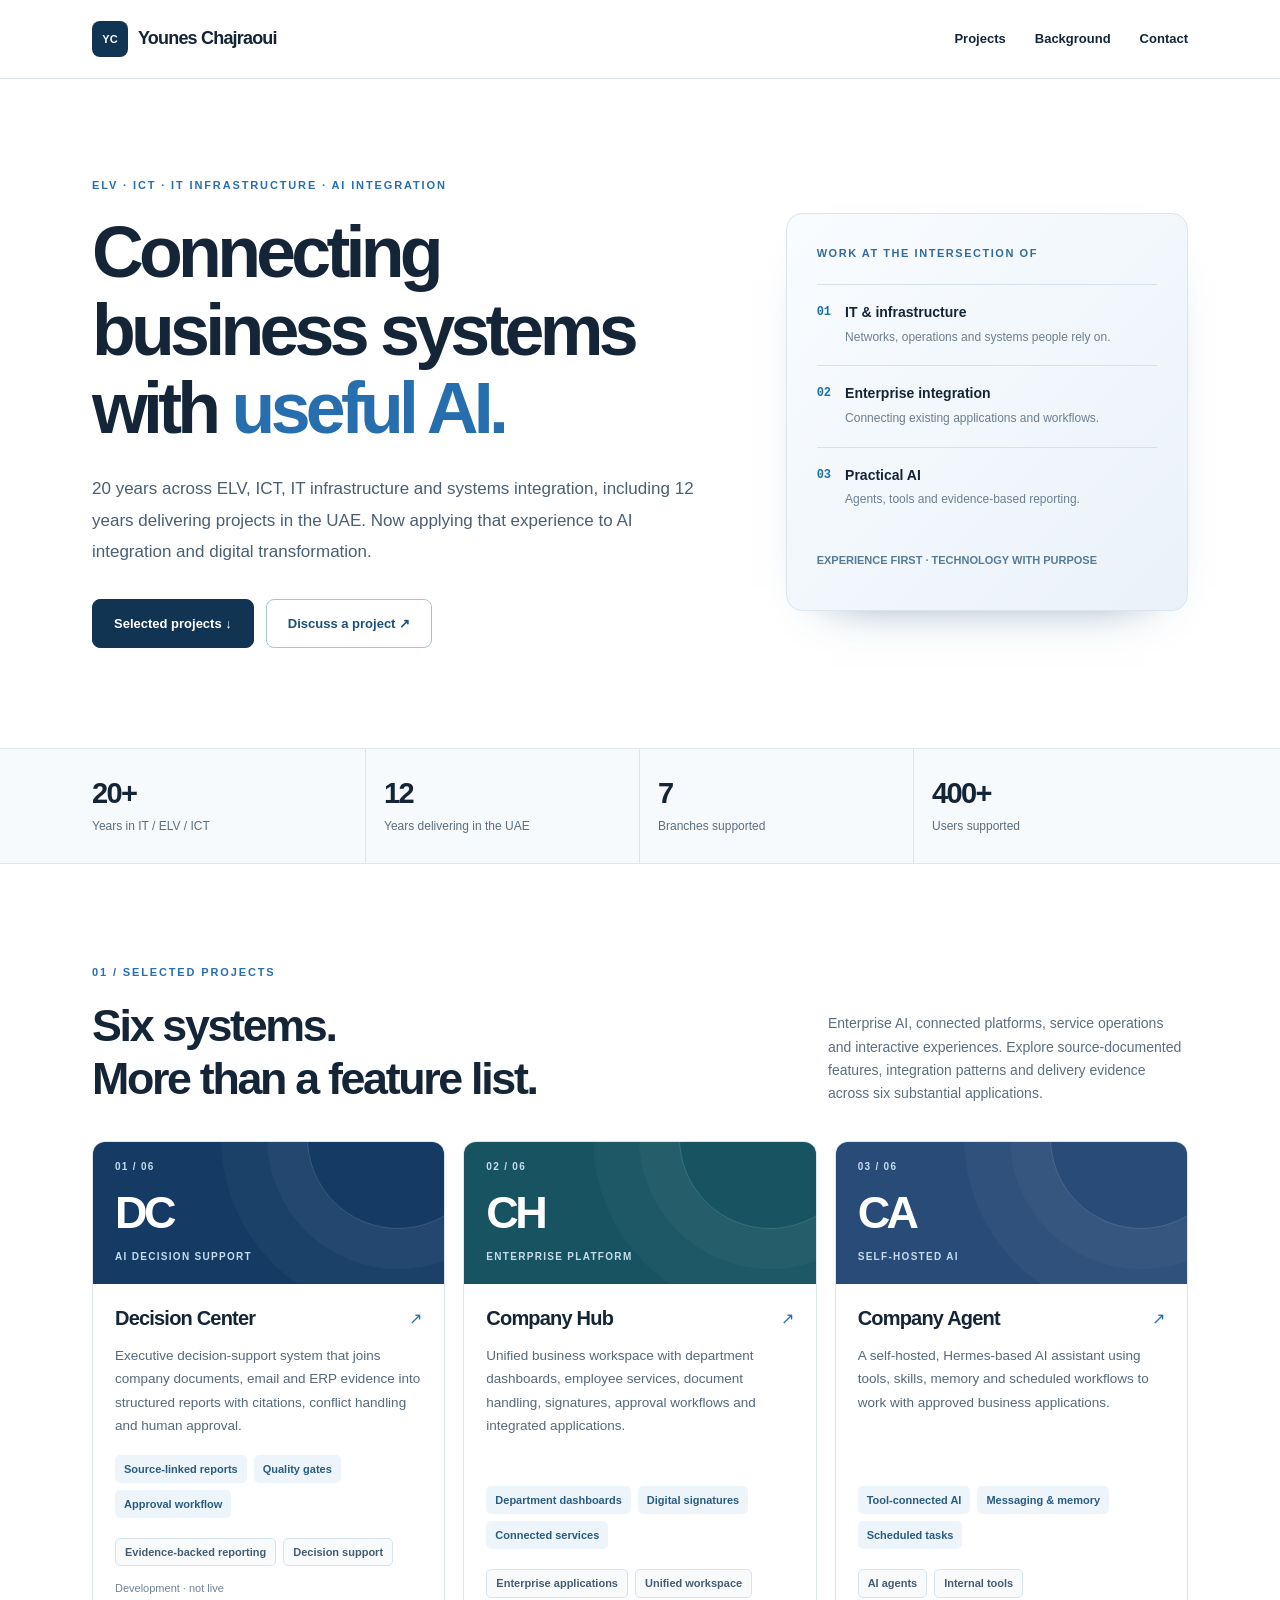
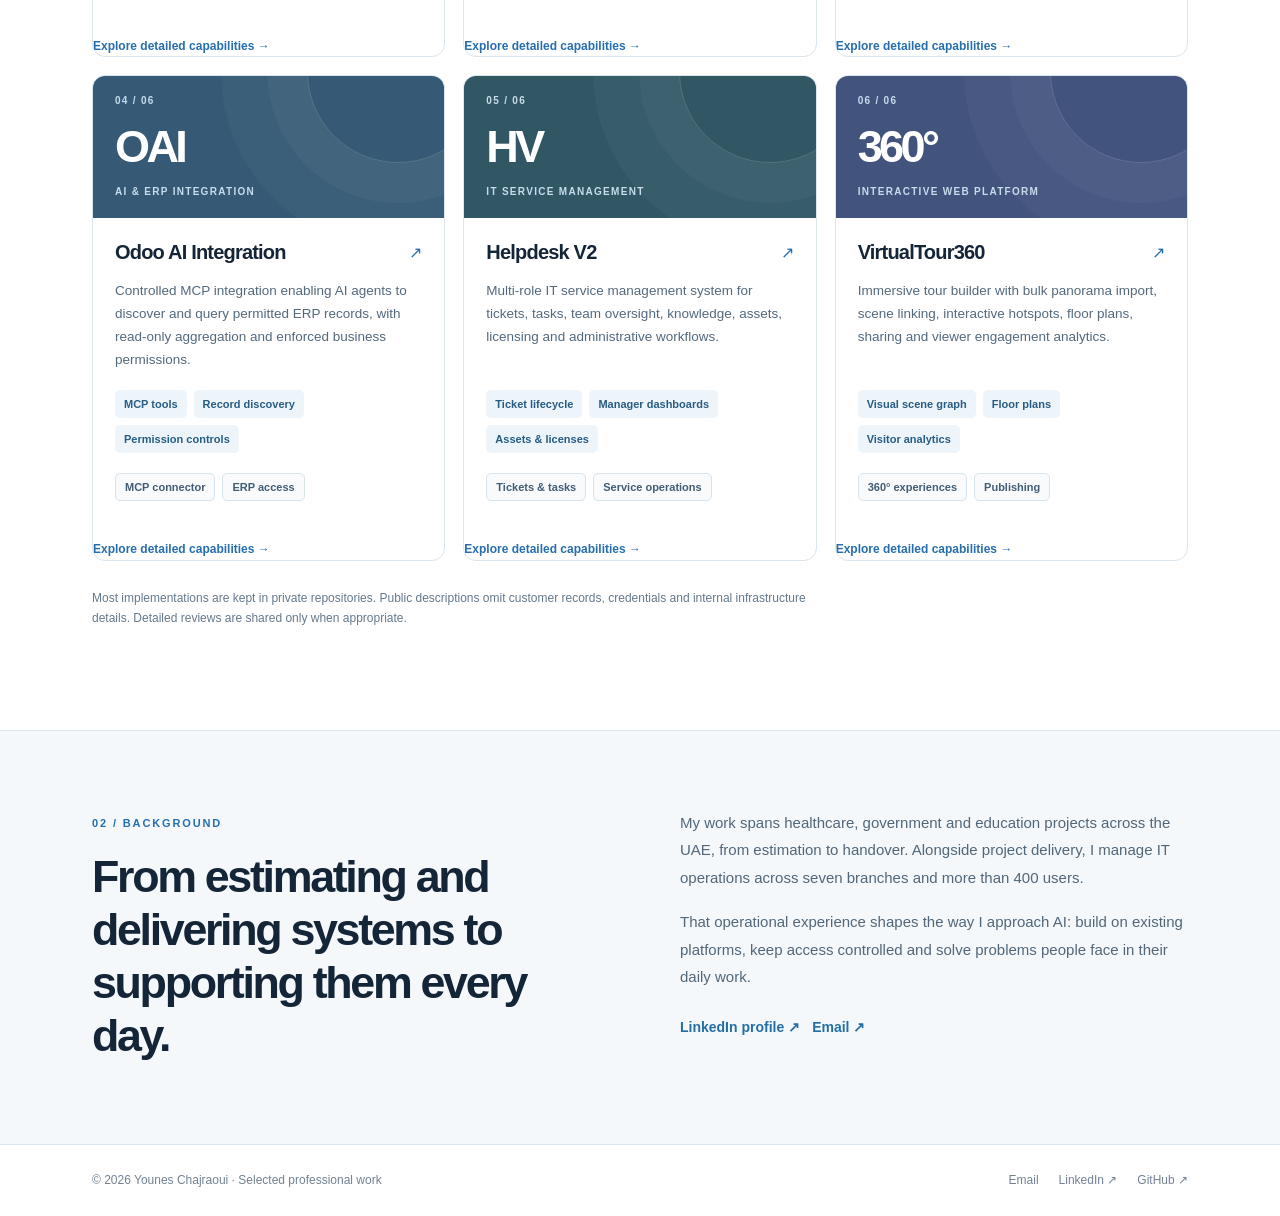
==== commit efaecf4a: "content: surface concrete verified functionality across six projects" ====
--- a/index.html
+++ b/index.html
@@ -1,6 +1,6 @@
-<!doctype html><html lang="en"><head><meta charset="utf-8"><meta name="viewport" content="width=device-width, initial-scale=1"><meta name="theme-color" content="#113452"><meta name="description" content="ELV, ICT and IT infrastructure experience applied to AI integration, enterprise systems and practical digital transformation."><link rel="canonical" href="https://chyones.github.io/"><meta property="og:type" content="website"><meta property="og:url" content="https://chyones.github.io/"><meta property="og:title" content="Younes Chajraoui | AI Integration &amp; Systems Delivery"><meta property="og:description" content="20 years across ELV, ICT and IT infrastructure. Connecting AI with established business systems."><meta name="twitter:card" content="summary"><link rel="icon" href="assets/favicon.svg" type="image/svg+xml"><link rel="stylesheet" href="assets/styles.css"><title>Younes Chajraoui | AI Integration &amp; Systems Delivery</title></head><body><header class="site-nav"><div class="container nav-inner"><a class="logo" href="index.html" aria-label="Homepage"><span class="logo-mark">YC</span>Younes Chajraoui</a><nav aria-label="Site navigation"><a href="#work">Projects</a><a href="#about">Background</a><a href="mailto:ch.yones@gmail.com">Contact</a></nav></div></header><main><section class="hero container" aria-labelledby="hero-title"><div><div class="eyebrow">ELV · ICT · IT Infrastructure · AI Integration</div><h1 id="hero-title">Connecting business systems with <em>useful AI.</em></h1><p class="hero-sub">20 years across ELV, ICT, IT infrastructure and systems integration, including 12 years delivering projects in the UAE. Now applying that experience to AI integration and digital transformation.</p><div class="hero-actions"><a class="button button-primary" href="#work">Selected projects ↓</a><a class="button button-secondary" href="mailto:ch.yones@gmail.com">Discuss a project ↗</a></div></div><aside class="hero-panel" aria-label="Professional focus"><p class="panel-label">WORK AT THE INTERSECTION OF</p><div class="panel-step"><span class="panel-no">01</span><div><b>IT &amp; infrastructure</b><p>Networks, operations and systems people rely on.</p></div></div><div class="panel-step"><span class="panel-no">02</span><div><b>Enterprise integration</b><p>Connecting existing applications and workflows.</p></div></div><div class="panel-step"><span class="panel-no">03</span><div><b>Practical AI</b><p>Agents, tools and evidence-based reporting.</p></div></div><p class="panel-bottom">EXPERIENCE FIRST · TECHNOLOGY WITH PURPOSE</p></aside></section><section class="metrics-bar" aria-label="Experience overview"><div class="container metrics"><div><strong>20+</strong><span>Years in IT / ELV / ICT</span></div><div><strong>12</strong><span>Years delivering in the UAE</span></div><div><strong>7</strong><span>Branches supported</span></div><div><strong>400+</strong><span>Users supported</span></div></div></section><section class="section container" id="work" aria-labelledby="work-title"><div class="section-head"><div><span class="section-kicker">01 / SELECTED PROJECTS</span><h2 id="work-title">Six projects.<br>Real business problems.</h2></div><p>Enterprise AI, connected platforms, service operations and interactive experiences. Each overview focuses on what the project is designed to do.</p></div><div class="projects-grid"><a class="project-card" href="projects/decision-center.html" aria-label="Read about Decision Center"><div class="project-visual visual-01"><span class="visual-index">01 / 06</span><span class="visual-symbol" aria-hidden="true">DC</span><span class="visual-category">AI decision support</span></div><div class="project-copy"><div class="project-name"><h3>Decision Center</h3><span aria-hidden="true">↗</span></div><p>Connects business evidence from documents, email and ERP into traceable reports designed to support management decisions.</p><div class="tags"><span>Evidence-backed reporting</span><span>Decision support</span></div><span class="project-state">Development · not live</span></div></a>
-<a class="project-card" href="projects/company-hub.html" aria-label="Read about Company Hub"><div class="project-visual visual-02"><span class="visual-index">02 / 06</span><span class="visual-symbol" aria-hidden="true">CH</span><span class="visual-category">Enterprise platform</span></div><div class="project-copy"><div class="project-name"><h3>Company Hub</h3><span aria-hidden="true">↗</span></div><p>One digital workspace for business applications, departments and employee services, replacing scattered entry points with a connected experience.</p><div class="tags"><span>Enterprise applications</span><span>Unified workspace</span></div></div></a>
-<a class="project-card" href="projects/company-agent.html" aria-label="Read about Company Agent"><div class="project-visual visual-03"><span class="visual-index">03 / 06</span><span class="visual-symbol" aria-hidden="true">CA</span><span class="visual-category">Self-hosted AI</span></div><div class="project-copy"><div class="project-name"><h3>Company Agent</h3><span aria-hidden="true">↗</span></div><p>A tailored AI assistant built on Hermes to work with approved tools, business systems and everyday staff workflows.</p><div class="tags"><span>AI agents</span><span>Internal tools</span></div></div></a>
-<a class="project-card" href="projects/odoo-ai.html" aria-label="Read about Odoo AI Integration"><div class="project-visual visual-04"><span class="visual-index">04 / 06</span><span class="visual-symbol" aria-hidden="true">OAI</span><span class="visual-category">AI &amp; ERP integration</span></div><div class="project-copy"><div class="project-name"><h3>Odoo AI Integration</h3><span aria-hidden="true">↗</span></div><p>Connects AI agents to permitted Odoo business records through a controlled, read-only MCP integration.</p><div class="tags"><span>MCP connector</span><span>ERP access</span></div></div></a>
-<a class="project-card" href="projects/helpdesk.html" aria-label="Read about Helpdesk V2"><div class="project-visual visual-05"><span class="visual-index">05 / 06</span><span class="visual-symbol" aria-hidden="true">HV</span><span class="visual-category">IT service management</span></div><div class="project-copy"><div class="project-name"><h3>Helpdesk V2</h3><span aria-hidden="true">↗</span></div><p>Organizes IT requests through ticket handling, assignment, tracking and team workflows from intake to resolution.</p><div class="tags"><span>Tickets &amp; tasks</span><span>Service operations</span></div></div></a>
-<a class="project-card" href="projects/virtualtour360.html" aria-label="Read about VirtualTour360"><div class="project-visual visual-06"><span class="visual-index">06 / 06</span><span class="visual-symbol" aria-hidden="true">360°</span><span class="visual-category">Interactive web platform</span></div><div class="project-copy"><div class="project-name"><h3>VirtualTour360</h3><span aria-hidden="true">↗</span></div><p>Creates and manages immersive 360° virtual tours with scenes, hotspots and web publishing.</p><div class="tags"><span>360° experiences</span><span>Publishing</span></div></div></a></div><p class="disclosure">Most implementations are kept in private repositories. Public descriptions omit customer records, credentials and internal infrastructure details. Detailed reviews are shared only when appropriate.</p></section><section class="about-panel" id="about"><div class="container about-grid"><div><span class="section-kicker">02 / BACKGROUND</span><h2>From estimating and delivering systems to supporting them every day.</h2></div><div><p>My work spans healthcare, government and education projects across the UAE, from estimation to handover. Alongside project delivery, I manage IT operations across seven branches and more than 400 users.</p><p>That operational experience shapes the way I approach AI: build on existing platforms, keep access controlled and solve problems people face in their daily work.</p><div class="contact-line"><a class="text-link" href="https://www.linkedin.com/in/younes-chajraoui/" target="_blank" rel="noopener noreferrer">LinkedIn profile ↗</a><a class="text-link" href="mailto:ch.yones@gmail.com">Email ↗</a></div></div></div></section></main><footer class="footer"><div class="container footer-inner"><span>© 2026 Younes Chajraoui · Selected professional work</span><div><a href="mailto:ch.yones@gmail.com">Email</a><a href="https://www.linkedin.com/in/younes-chajraoui/" target="_blank" rel="noopener noreferrer">LinkedIn ↗</a><a href="https://github.com/chyones" target="_blank" rel="noopener noreferrer">GitHub ↗</a></div></div></footer></body></html>+<!doctype html><html lang="en"><head><meta charset="utf-8"><meta name="viewport" content="width=device-width, initial-scale=1"><meta name="theme-color" content="#113452"><meta name="description" content="ELV, ICT and IT infrastructure experience applied to AI integration, enterprise systems and practical digital transformation."><link rel="canonical" href="https://chyones.github.io/"><meta property="og:type" content="website"><meta property="og:url" content="https://chyones.github.io/"><meta property="og:title" content="Younes Chajraoui | AI Integration &amp; Systems Delivery"><meta property="og:description" content="20 years across ELV, ICT and IT infrastructure. Connecting AI with established business systems."><meta name="twitter:card" content="summary"><link rel="icon" href="assets/favicon.svg" type="image/svg+xml"><link rel="stylesheet" href="assets/styles.css"><title>Younes Chajraoui | AI Integration &amp; Systems Delivery</title></head><body><header class="site-nav"><div class="container nav-inner"><a class="logo" href="index.html" aria-label="Homepage"><span class="logo-mark">YC</span>Younes Chajraoui</a><nav aria-label="Site navigation"><a href="#work">Projects</a><a href="#about">Background</a><a href="mailto:ch.yones@gmail.com">Contact</a></nav></div></header><main><section class="hero container" aria-labelledby="hero-title"><div><div class="eyebrow">ELV · ICT · IT Infrastructure · AI Integration</div><h1 id="hero-title">Connecting business systems with <em>useful AI.</em></h1><p class="hero-sub">20 years across ELV, ICT, IT infrastructure and systems integration, including 12 years delivering projects in the UAE. Now applying that experience to AI integration and digital transformation.</p><div class="hero-actions"><a class="button button-primary" href="#work">Selected projects ↓</a><a class="button button-secondary" href="mailto:ch.yones@gmail.com">Discuss a project ↗</a></div></div><aside class="hero-panel" aria-label="Professional focus"><p class="panel-label">WORK AT THE INTERSECTION OF</p><div class="panel-step"><span class="panel-no">01</span><div><b>IT &amp; infrastructure</b><p>Networks, operations and systems people rely on.</p></div></div><div class="panel-step"><span class="panel-no">02</span><div><b>Enterprise integration</b><p>Connecting existing applications and workflows.</p></div></div><div class="panel-step"><span class="panel-no">03</span><div><b>Practical AI</b><p>Agents, tools and evidence-based reporting.</p></div></div><p class="panel-bottom">EXPERIENCE FIRST · TECHNOLOGY WITH PURPOSE</p></aside></section><section class="metrics-bar" aria-label="Experience overview"><div class="container metrics"><div><strong>20+</strong><span>Years in IT / ELV / ICT</span></div><div><strong>12</strong><span>Years delivering in the UAE</span></div><div><strong>7</strong><span>Branches supported</span></div><div><strong>400+</strong><span>Users supported</span></div></div></section><section class="section container" id="work" aria-labelledby="work-title"><div class="section-head"><div><span class="section-kicker">01 / SELECTED PROJECTS</span><h2 id="work-title">Six systems.<br>More than a feature list.</h2></div><p>Enterprise AI, connected platforms, service operations and interactive experiences. Explore source-documented features, integration patterns and delivery evidence across six substantial applications.</p></div><div class="projects-grid"><a class="project-card" href="projects/decision-center.html" aria-label="Read about Decision Center"><div class="project-visual visual-01"><span class="visual-index">01 / 06</span><span class="visual-symbol" aria-hidden="true">DC</span><span class="visual-category">AI decision support</span></div><div class="project-copy"><div class="project-name"><h3>Decision Center</h3><span aria-hidden="true">↗</span></div><p>Executive decision-support system that joins company documents, email and ERP evidence into structured reports with citations, conflict handling and human approval.</p><ul class="card-feature-list"><li>Source-linked reports</li><li>Quality gates</li><li>Approval workflow</li></ul><div class="tags"><span>Evidence-backed reporting</span><span>Decision support</span></div><span class="project-state">Development · not live</span></div><span class="card-more">Explore detailed capabilities →</span></a>
+<a class="project-card" href="projects/company-hub.html" aria-label="Read about Company Hub"><div class="project-visual visual-02"><span class="visual-index">02 / 06</span><span class="visual-symbol" aria-hidden="true">CH</span><span class="visual-category">Enterprise platform</span></div><div class="project-copy"><div class="project-name"><h3>Company Hub</h3><span aria-hidden="true">↗</span></div><p>Unified business workspace with department dashboards, employee services, document handling, signatures, approval workflows and integrated applications.</p><ul class="card-feature-list"><li>Department dashboards</li><li>Digital signatures</li><li>Connected services</li></ul><div class="tags"><span>Enterprise applications</span><span>Unified workspace</span></div></div><span class="card-more">Explore detailed capabilities →</span></a>
+<a class="project-card" href="projects/company-agent.html" aria-label="Read about Company Agent"><div class="project-visual visual-03"><span class="visual-index">03 / 06</span><span class="visual-symbol" aria-hidden="true">CA</span><span class="visual-category">Self-hosted AI</span></div><div class="project-copy"><div class="project-name"><h3>Company Agent</h3><span aria-hidden="true">↗</span></div><p>A self-hosted, Hermes-based AI assistant using tools, skills, memory and scheduled workflows to work with approved business applications.</p><ul class="card-feature-list"><li>Tool-connected AI</li><li>Messaging &amp; memory</li><li>Scheduled tasks</li></ul><div class="tags"><span>AI agents</span><span>Internal tools</span></div></div><span class="card-more">Explore detailed capabilities →</span></a>
+<a class="project-card" href="projects/odoo-ai.html" aria-label="Read about Odoo AI Integration"><div class="project-visual visual-04"><span class="visual-index">04 / 06</span><span class="visual-symbol" aria-hidden="true">OAI</span><span class="visual-category">AI &amp; ERP integration</span></div><div class="project-copy"><div class="project-name"><h3>Odoo AI Integration</h3><span aria-hidden="true">↗</span></div><p>Controlled MCP integration enabling AI agents to discover and query permitted ERP records, with read-only aggregation and enforced business permissions.</p><ul class="card-feature-list"><li>MCP tools</li><li>Record discovery</li><li>Permission controls</li></ul><div class="tags"><span>MCP connector</span><span>ERP access</span></div></div><span class="card-more">Explore detailed capabilities →</span></a>
+<a class="project-card" href="projects/helpdesk.html" aria-label="Read about Helpdesk V2"><div class="project-visual visual-05"><span class="visual-index">05 / 06</span><span class="visual-symbol" aria-hidden="true">HV</span><span class="visual-category">IT service management</span></div><div class="project-copy"><div class="project-name"><h3>Helpdesk V2</h3><span aria-hidden="true">↗</span></div><p>Multi-role IT service management system for tickets, tasks, team oversight, knowledge, assets, licensing and administrative workflows.</p><ul class="card-feature-list"><li>Ticket lifecycle</li><li>Manager dashboards</li><li>Assets &amp; licenses</li></ul><div class="tags"><span>Tickets &amp; tasks</span><span>Service operations</span></div></div><span class="card-more">Explore detailed capabilities →</span></a>
+<a class="project-card" href="projects/virtualtour360.html" aria-label="Read about VirtualTour360"><div class="project-visual visual-06"><span class="visual-index">06 / 06</span><span class="visual-symbol" aria-hidden="true">360°</span><span class="visual-category">Interactive web platform</span></div><div class="project-copy"><div class="project-name"><h3>VirtualTour360</h3><span aria-hidden="true">↗</span></div><p>Immersive tour builder with bulk panorama import, scene linking, interactive hotspots, floor plans, sharing and viewer engagement analytics.</p><ul class="card-feature-list"><li>Visual scene graph</li><li>Floor plans</li><li>Visitor analytics</li></ul><div class="tags"><span>360° experiences</span><span>Publishing</span></div></div><span class="card-more">Explore detailed capabilities →</span></a></div><p class="disclosure">Most implementations are kept in private repositories. Public descriptions omit customer records, credentials and internal infrastructure details. Detailed reviews are shared only when appropriate.</p></section><section class="about-panel" id="about"><div class="container about-grid"><div><span class="section-kicker">02 / BACKGROUND</span><h2>From estimating and delivering systems to supporting them every day.</h2></div><div><p>My work spans healthcare, government and education projects across the UAE, from estimation to handover. Alongside project delivery, I manage IT operations across seven branches and more than 400 users.</p><p>That operational experience shapes the way I approach AI: build on existing platforms, keep access controlled and solve problems people face in their daily work.</p><div class="contact-line"><a class="text-link" href="https://www.linkedin.com/in/younes-chajraoui/" target="_blank" rel="noopener noreferrer">LinkedIn profile ↗</a><a class="text-link" href="mailto:ch.yones@gmail.com">Email ↗</a></div></div></div></section></main><footer class="footer"><div class="container footer-inner"><span>© 2026 Younes Chajraoui · Selected professional work</span><div><a href="mailto:ch.yones@gmail.com">Email</a><a href="https://www.linkedin.com/in/younes-chajraoui/" target="_blank" rel="noopener noreferrer">LinkedIn ↗</a><a href="https://github.com/chyones" target="_blank" rel="noopener noreferrer">GitHub ↗</a></div></div></footer></body></html>
--- a/assets/styles.css
+++ b/assets/styles.css
@@ -24,4 +24,27 @@
 .facts{border:1px solid var(--stroke);border-radius:12px;padding:24px}.facts-title{margin:0 0 15px;font-size:11px;letter-spacing:.14em;font-weight:800;color:#28699c}.fact{border-top:1px solid var(--stroke);padding:14px 0}.fact>span{display:block;font-size:11px;text-transform:uppercase;letter-spacing:.09em;font-weight:700;color:#77899a;margin-bottom:5px}.fact b{font-size:13px}.chips{display:flex;flex-wrap:wrap;gap:7px}.private-note{color:#7d8a99;font-size:12px;margin:18px 0 0;line-height:1.7}.fact-button{display:inline-flex;margin-top:19px;font-size:12px;width:100%}.detail-bottom{display:flex;justify-content:space-between;gap:20px;border-top:1px solid var(--stroke);margin-top:70px;padding-top:23px;color:#256ca5;font-size:13px;font-weight:800}
 @media(max-width:920px){.hero{grid-template-columns:1fr;gap:32px;padding-top:70px;padding-bottom:75px}.hero-panel{max-width:650px}.projects-grid{grid-template-columns:repeat(2,minmax(0,1fr))}.about-grid{gap:40px}.detail-grid{gap:35px}}
 @media(max-width:600px){.container{padding:0 18px}.nav-inner{height:67px}.site-nav nav{gap:13px;font-size:11px}.site-nav nav a:first-child{display:none}.logo{font-size:15px}.hero{padding-top:55px;padding-bottom:60px}.hero h1{font-size:43px}.hero-sub{font-size:15px}.hero-panel{padding:24px}.metrics{grid-template-columns:repeat(2,1fr)}.metrics>div{padding:18px 12px!important;border-bottom:1px solid var(--stroke)}.metrics>div:nth-child(even){border-right:0}.metrics>div:nth-last-child(-n+2){border-bottom:0}.section{padding-top:68px;padding-bottom:70px}.section-head{display:block}.section-head>p{margin-top:19px}.projects-grid{grid-template-columns:1fr}.about-grid{grid-template-columns:1fr;gap:27px;padding-top:67px;padding-bottom:67px}.footer-inner{flex-direction:column;align-items:start}.detail{padding-top:32px}.detail-head{margin-top:32px}.detail-head h1{font-size:42px}.detail-lead{font-size:16px}.detail-diagram{flex-direction:column}.detail-diagram span{width:100%;min-width:0;flex:auto}.detail-diagram i{transform:rotate(90deg)}.detail-grid{grid-template-columns:1fr;margin-top:43px}.detail-bottom{margin-top:45px;flex-direction:column}}
-@media(prefers-reduced-motion:reduce){html{scroll-behavior:auto}*,*:before,*:after{transition:none!important}}+@media(prefers-reduced-motion:reduce){html{scroll-behavior:auto}*,*:before,*:after{transition:none!important}}
+
+/* Source-backed project capabilities */
+.feature-showcase{margin-top:66px;padding:0 0 10px}
+.feature-intro{max-width:810px;margin-bottom:28px}
+.feature-intro h2{font-size:clamp(30px,3.25vw,43px);line-height:1.15;letter-spacing:-.052em;margin:14px 0 13px}
+.feature-intro>p{color:var(--muted);font-size:16px;line-height:1.8;margin:0;max-width:770px}
+.capability-grid{display:grid;grid-template-columns:repeat(2,minmax(0,1fr));gap:14px}
+.capability-card{border:1px solid var(--stroke);border-radius:12px;padding:25px 26px;background:#fff;min-height:176px}
+.capability-index{display:block;font-size:12px;color:#3c77a5;font-weight:850;letter-spacing:.12em;margin-bottom:9px}
+.capability-card h3{font-size:18px;line-height:1.3;letter-spacing:-.03em;margin:0 0 10px}
+.capability-card p{font-size:14px;line-height:1.72;color:var(--muted);margin:0}
+.deep-dive-band{margin-top:22px;display:grid;grid-template-columns:1.15fr .85fr;gap:30px;background:#f4f8fb;border:1px solid var(--stroke);border-radius:13px;padding:27px}
+.deep-flow{display:flex;align-items:center;gap:9px;flex-wrap:wrap;margin-top:16px}
+.flow-label{font-size:12px;font-weight:750;line-height:1.45;color:#1b507b;border:1px solid #b7cee0;background:#fff;border-radius:7px;padding:9px 12px}
+.flow-chevron{font-size:17px;color:#477faa}
+.deep-proof{border-left:1px solid #cadce9;padding-left:25px}
+.deep-proof strong{display:block;font-size:13px;color:#203d59}
+.deep-proof p{font-size:12.5px;line-height:1.75;color:#51697d;margin:8px 0 0}
+.source-footnote{font-size:11.5px;color:#738495;margin:14px 0 0;line-height:1.65}
+.card-feature-list{list-style:none;padding:0;margin:0 0 20px;display:flex;flex-wrap:wrap;gap:7px}
+.card-feature-list li{background:#edf5fb;border-radius:5px;color:#285c83;padding:5px 9px;font-size:11px;font-weight:700}
+.card-more{display:inline-block;margin-top:17px;font-weight:800;font-size:12px;color:var(--blue)}
+@media(max-width:700px){.capability-grid{grid-template-columns:1fr}.deep-dive-band{grid-template-columns:1fr;gap:22px}.deep-proof{border-left:0;border-top:1px solid #cadce9;padding:17px 0 0}.capability-card{min-height:0}.feature-showcase{margin-top:43px}}
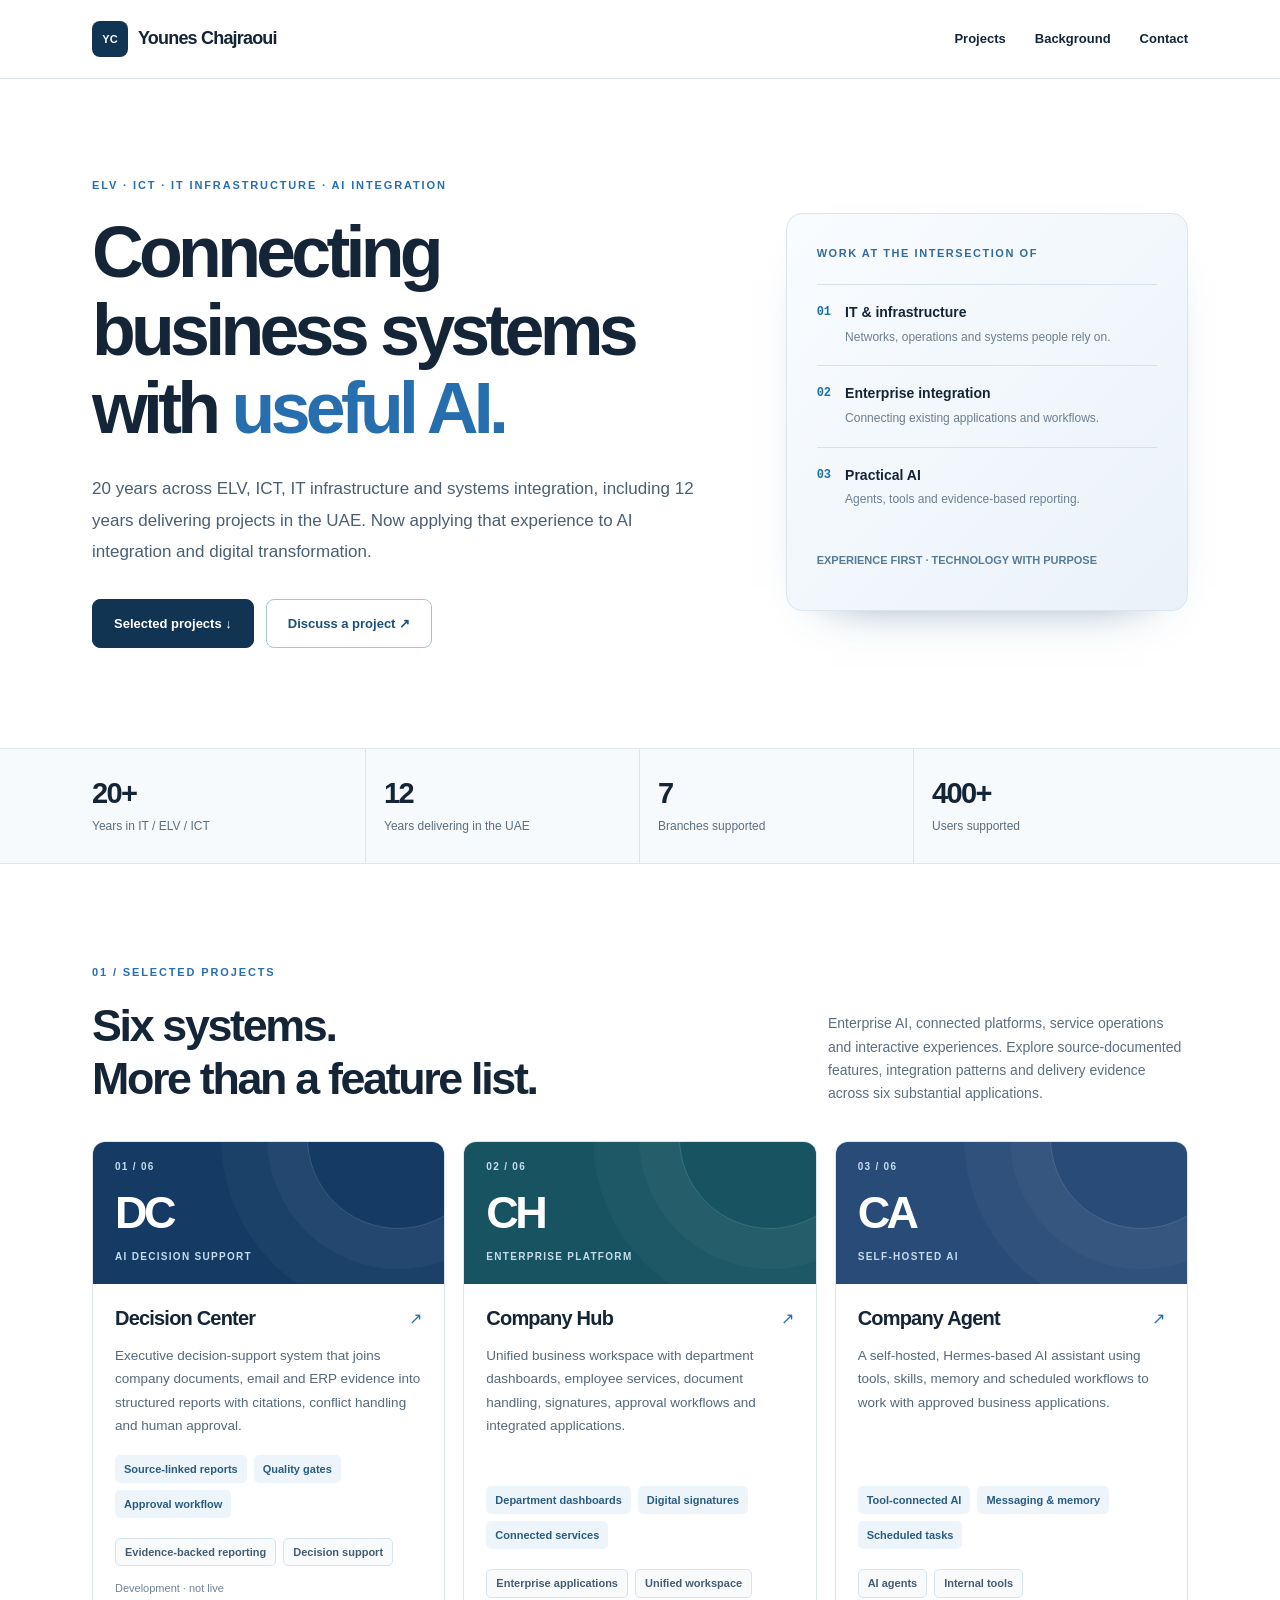
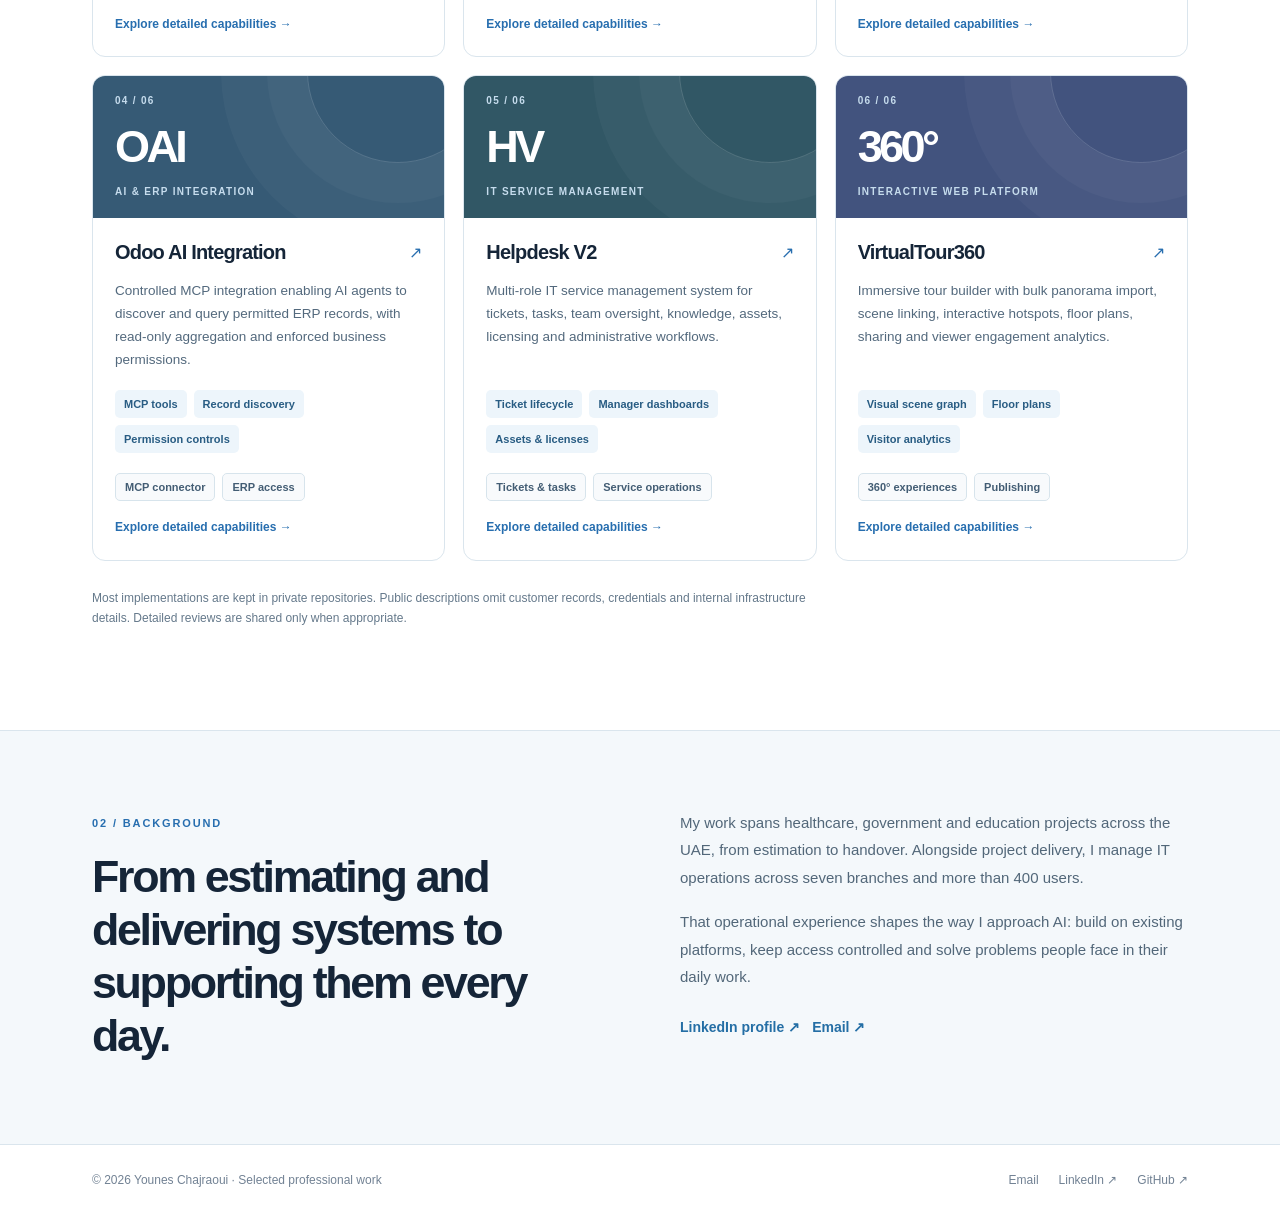
==== commit 1a14c187: "style: keep project detail links inside card content" ====
--- a/index.html
+++ b/index.html
@@ -1,6 +1,6 @@
-<!doctype html><html lang="en"><head><meta charset="utf-8"><meta name="viewport" content="width=device-width, initial-scale=1"><meta name="theme-color" content="#113452"><meta name="description" content="ELV, ICT and IT infrastructure experience applied to AI integration, enterprise systems and practical digital transformation."><link rel="canonical" href="https://chyones.github.io/"><meta property="og:type" content="website"><meta property="og:url" content="https://chyones.github.io/"><meta property="og:title" content="Younes Chajraoui | AI Integration &amp; Systems Delivery"><meta property="og:description" content="20 years across ELV, ICT and IT infrastructure. Connecting AI with established business systems."><meta name="twitter:card" content="summary"><link rel="icon" href="assets/favicon.svg" type="image/svg+xml"><link rel="stylesheet" href="assets/styles.css"><title>Younes Chajraoui | AI Integration &amp; Systems Delivery</title></head><body><header class="site-nav"><div class="container nav-inner"><a class="logo" href="index.html" aria-label="Homepage"><span class="logo-mark">YC</span>Younes Chajraoui</a><nav aria-label="Site navigation"><a href="#work">Projects</a><a href="#about">Background</a><a href="mailto:ch.yones@gmail.com">Contact</a></nav></div></header><main><section class="hero container" aria-labelledby="hero-title"><div><div class="eyebrow">ELV · ICT · IT Infrastructure · AI Integration</div><h1 id="hero-title">Connecting business systems with <em>useful AI.</em></h1><p class="hero-sub">20 years across ELV, ICT, IT infrastructure and systems integration, including 12 years delivering projects in the UAE. Now applying that experience to AI integration and digital transformation.</p><div class="hero-actions"><a class="button button-primary" href="#work">Selected projects ↓</a><a class="button button-secondary" href="mailto:ch.yones@gmail.com">Discuss a project ↗</a></div></div><aside class="hero-panel" aria-label="Professional focus"><p class="panel-label">WORK AT THE INTERSECTION OF</p><div class="panel-step"><span class="panel-no">01</span><div><b>IT &amp; infrastructure</b><p>Networks, operations and systems people rely on.</p></div></div><div class="panel-step"><span class="panel-no">02</span><div><b>Enterprise integration</b><p>Connecting existing applications and workflows.</p></div></div><div class="panel-step"><span class="panel-no">03</span><div><b>Practical AI</b><p>Agents, tools and evidence-based reporting.</p></div></div><p class="panel-bottom">EXPERIENCE FIRST · TECHNOLOGY WITH PURPOSE</p></aside></section><section class="metrics-bar" aria-label="Experience overview"><div class="container metrics"><div><strong>20+</strong><span>Years in IT / ELV / ICT</span></div><div><strong>12</strong><span>Years delivering in the UAE</span></div><div><strong>7</strong><span>Branches supported</span></div><div><strong>400+</strong><span>Users supported</span></div></div></section><section class="section container" id="work" aria-labelledby="work-title"><div class="section-head"><div><span class="section-kicker">01 / SELECTED PROJECTS</span><h2 id="work-title">Six systems.<br>More than a feature list.</h2></div><p>Enterprise AI, connected platforms, service operations and interactive experiences. Explore source-documented features, integration patterns and delivery evidence across six substantial applications.</p></div><div class="projects-grid"><a class="project-card" href="projects/decision-center.html" aria-label="Read about Decision Center"><div class="project-visual visual-01"><span class="visual-index">01 / 06</span><span class="visual-symbol" aria-hidden="true">DC</span><span class="visual-category">AI decision support</span></div><div class="project-copy"><div class="project-name"><h3>Decision Center</h3><span aria-hidden="true">↗</span></div><p>Executive decision-support system that joins company documents, email and ERP evidence into structured reports with citations, conflict handling and human approval.</p><ul class="card-feature-list"><li>Source-linked reports</li><li>Quality gates</li><li>Approval workflow</li></ul><div class="tags"><span>Evidence-backed reporting</span><span>Decision support</span></div><span class="project-state">Development · not live</span></div><span class="card-more">Explore detailed capabilities →</span></a>
-<a class="project-card" href="projects/company-hub.html" aria-label="Read about Company Hub"><div class="project-visual visual-02"><span class="visual-index">02 / 06</span><span class="visual-symbol" aria-hidden="true">CH</span><span class="visual-category">Enterprise platform</span></div><div class="project-copy"><div class="project-name"><h3>Company Hub</h3><span aria-hidden="true">↗</span></div><p>Unified business workspace with department dashboards, employee services, document handling, signatures, approval workflows and integrated applications.</p><ul class="card-feature-list"><li>Department dashboards</li><li>Digital signatures</li><li>Connected services</li></ul><div class="tags"><span>Enterprise applications</span><span>Unified workspace</span></div></div><span class="card-more">Explore detailed capabilities →</span></a>
-<a class="project-card" href="projects/company-agent.html" aria-label="Read about Company Agent"><div class="project-visual visual-03"><span class="visual-index">03 / 06</span><span class="visual-symbol" aria-hidden="true">CA</span><span class="visual-category">Self-hosted AI</span></div><div class="project-copy"><div class="project-name"><h3>Company Agent</h3><span aria-hidden="true">↗</span></div><p>A self-hosted, Hermes-based AI assistant using tools, skills, memory and scheduled workflows to work with approved business applications.</p><ul class="card-feature-list"><li>Tool-connected AI</li><li>Messaging &amp; memory</li><li>Scheduled tasks</li></ul><div class="tags"><span>AI agents</span><span>Internal tools</span></div></div><span class="card-more">Explore detailed capabilities →</span></a>
-<a class="project-card" href="projects/odoo-ai.html" aria-label="Read about Odoo AI Integration"><div class="project-visual visual-04"><span class="visual-index">04 / 06</span><span class="visual-symbol" aria-hidden="true">OAI</span><span class="visual-category">AI &amp; ERP integration</span></div><div class="project-copy"><div class="project-name"><h3>Odoo AI Integration</h3><span aria-hidden="true">↗</span></div><p>Controlled MCP integration enabling AI agents to discover and query permitted ERP records, with read-only aggregation and enforced business permissions.</p><ul class="card-feature-list"><li>MCP tools</li><li>Record discovery</li><li>Permission controls</li></ul><div class="tags"><span>MCP connector</span><span>ERP access</span></div></div><span class="card-more">Explore detailed capabilities →</span></a>
-<a class="project-card" href="projects/helpdesk.html" aria-label="Read about Helpdesk V2"><div class="project-visual visual-05"><span class="visual-index">05 / 06</span><span class="visual-symbol" aria-hidden="true">HV</span><span class="visual-category">IT service management</span></div><div class="project-copy"><div class="project-name"><h3>Helpdesk V2</h3><span aria-hidden="true">↗</span></div><p>Multi-role IT service management system for tickets, tasks, team oversight, knowledge, assets, licensing and administrative workflows.</p><ul class="card-feature-list"><li>Ticket lifecycle</li><li>Manager dashboards</li><li>Assets &amp; licenses</li></ul><div class="tags"><span>Tickets &amp; tasks</span><span>Service operations</span></div></div><span class="card-more">Explore detailed capabilities →</span></a>
-<a class="project-card" href="projects/virtualtour360.html" aria-label="Read about VirtualTour360"><div class="project-visual visual-06"><span class="visual-index">06 / 06</span><span class="visual-symbol" aria-hidden="true">360°</span><span class="visual-category">Interactive web platform</span></div><div class="project-copy"><div class="project-name"><h3>VirtualTour360</h3><span aria-hidden="true">↗</span></div><p>Immersive tour builder with bulk panorama import, scene linking, interactive hotspots, floor plans, sharing and viewer engagement analytics.</p><ul class="card-feature-list"><li>Visual scene graph</li><li>Floor plans</li><li>Visitor analytics</li></ul><div class="tags"><span>360° experiences</span><span>Publishing</span></div></div><span class="card-more">Explore detailed capabilities →</span></a></div><p class="disclosure">Most implementations are kept in private repositories. Public descriptions omit customer records, credentials and internal infrastructure details. Detailed reviews are shared only when appropriate.</p></section><section class="about-panel" id="about"><div class="container about-grid"><div><span class="section-kicker">02 / BACKGROUND</span><h2>From estimating and delivering systems to supporting them every day.</h2></div><div><p>My work spans healthcare, government and education projects across the UAE, from estimation to handover. Alongside project delivery, I manage IT operations across seven branches and more than 400 users.</p><p>That operational experience shapes the way I approach AI: build on existing platforms, keep access controlled and solve problems people face in their daily work.</p><div class="contact-line"><a class="text-link" href="https://www.linkedin.com/in/younes-chajraoui/" target="_blank" rel="noopener noreferrer">LinkedIn profile ↗</a><a class="text-link" href="mailto:ch.yones@gmail.com">Email ↗</a></div></div></div></section></main><footer class="footer"><div class="container footer-inner"><span>© 2026 Younes Chajraoui · Selected professional work</span><div><a href="mailto:ch.yones@gmail.com">Email</a><a href="https://www.linkedin.com/in/younes-chajraoui/" target="_blank" rel="noopener noreferrer">LinkedIn ↗</a><a href="https://github.com/chyones" target="_blank" rel="noopener noreferrer">GitHub ↗</a></div></div></footer></body></html>+<!doctype html><html lang="en"><head><meta charset="utf-8"><meta name="viewport" content="width=device-width, initial-scale=1"><meta name="theme-color" content="#113452"><meta name="description" content="ELV, ICT and IT infrastructure experience applied to AI integration, enterprise systems and practical digital transformation."><link rel="canonical" href="https://chyones.github.io/"><meta property="og:type" content="website"><meta property="og:url" content="https://chyones.github.io/"><meta property="og:title" content="Younes Chajraoui | AI Integration &amp; Systems Delivery"><meta property="og:description" content="20 years across ELV, ICT and IT infrastructure. Connecting AI with established business systems."><meta name="twitter:card" content="summary"><link rel="icon" href="assets/favicon.svg" type="image/svg+xml"><link rel="stylesheet" href="assets/styles.css"><title>Younes Chajraoui | AI Integration &amp; Systems Delivery</title></head><body><header class="site-nav"><div class="container nav-inner"><a class="logo" href="index.html" aria-label="Homepage"><span class="logo-mark">YC</span>Younes Chajraoui</a><nav aria-label="Site navigation"><a href="#work">Projects</a><a href="#about">Background</a><a href="mailto:ch.yones@gmail.com">Contact</a></nav></div></header><main><section class="hero container" aria-labelledby="hero-title"><div><div class="eyebrow">ELV · ICT · IT Infrastructure · AI Integration</div><h1 id="hero-title">Connecting business systems with <em>useful AI.</em></h1><p class="hero-sub">20 years across ELV, ICT, IT infrastructure and systems integration, including 12 years delivering projects in the UAE. Now applying that experience to AI integration and digital transformation.</p><div class="hero-actions"><a class="button button-primary" href="#work">Selected projects ↓</a><a class="button button-secondary" href="mailto:ch.yones@gmail.com">Discuss a project ↗</a></div></div><aside class="hero-panel" aria-label="Professional focus"><p class="panel-label">WORK AT THE INTERSECTION OF</p><div class="panel-step"><span class="panel-no">01</span><div><b>IT &amp; infrastructure</b><p>Networks, operations and systems people rely on.</p></div></div><div class="panel-step"><span class="panel-no">02</span><div><b>Enterprise integration</b><p>Connecting existing applications and workflows.</p></div></div><div class="panel-step"><span class="panel-no">03</span><div><b>Practical AI</b><p>Agents, tools and evidence-based reporting.</p></div></div><p class="panel-bottom">EXPERIENCE FIRST · TECHNOLOGY WITH PURPOSE</p></aside></section><section class="metrics-bar" aria-label="Experience overview"><div class="container metrics"><div><strong>20+</strong><span>Years in IT / ELV / ICT</span></div><div><strong>12</strong><span>Years delivering in the UAE</span></div><div><strong>7</strong><span>Branches supported</span></div><div><strong>400+</strong><span>Users supported</span></div></div></section><section class="section container" id="work" aria-labelledby="work-title"><div class="section-head"><div><span class="section-kicker">01 / SELECTED PROJECTS</span><h2 id="work-title">Six systems.<br>More than a feature list.</h2></div><p>Enterprise AI, connected platforms, service operations and interactive experiences. Explore source-documented features, integration patterns and delivery evidence across six substantial applications.</p></div><div class="projects-grid"><a class="project-card" href="projects/decision-center.html" aria-label="Read about Decision Center"><div class="project-visual visual-01"><span class="visual-index">01 / 06</span><span class="visual-symbol" aria-hidden="true">DC</span><span class="visual-category">AI decision support</span></div><div class="project-copy"><div class="project-name"><h3>Decision Center</h3><span aria-hidden="true">↗</span></div><p>Executive decision-support system that joins company documents, email and ERP evidence into structured reports with citations, conflict handling and human approval.</p><ul class="card-feature-list"><li>Source-linked reports</li><li>Quality gates</li><li>Approval workflow</li></ul><div class="tags"><span>Evidence-backed reporting</span><span>Decision support</span></div><span class="project-state">Development · not live</span><span class="card-more">Explore detailed capabilities →</span></div></a>
+<a class="project-card" href="projects/company-hub.html" aria-label="Read about Company Hub"><div class="project-visual visual-02"><span class="visual-index">02 / 06</span><span class="visual-symbol" aria-hidden="true">CH</span><span class="visual-category">Enterprise platform</span></div><div class="project-copy"><div class="project-name"><h3>Company Hub</h3><span aria-hidden="true">↗</span></div><p>Unified business workspace with department dashboards, employee services, document handling, signatures, approval workflows and integrated applications.</p><ul class="card-feature-list"><li>Department dashboards</li><li>Digital signatures</li><li>Connected services</li></ul><div class="tags"><span>Enterprise applications</span><span>Unified workspace</span></div><span class="card-more">Explore detailed capabilities →</span></div></a>
+<a class="project-card" href="projects/company-agent.html" aria-label="Read about Company Agent"><div class="project-visual visual-03"><span class="visual-index">03 / 06</span><span class="visual-symbol" aria-hidden="true">CA</span><span class="visual-category">Self-hosted AI</span></div><div class="project-copy"><div class="project-name"><h3>Company Agent</h3><span aria-hidden="true">↗</span></div><p>A self-hosted, Hermes-based AI assistant using tools, skills, memory and scheduled workflows to work with approved business applications.</p><ul class="card-feature-list"><li>Tool-connected AI</li><li>Messaging &amp; memory</li><li>Scheduled tasks</li></ul><div class="tags"><span>AI agents</span><span>Internal tools</span></div><span class="card-more">Explore detailed capabilities →</span></div></a>
+<a class="project-card" href="projects/odoo-ai.html" aria-label="Read about Odoo AI Integration"><div class="project-visual visual-04"><span class="visual-index">04 / 06</span><span class="visual-symbol" aria-hidden="true">OAI</span><span class="visual-category">AI &amp; ERP integration</span></div><div class="project-copy"><div class="project-name"><h3>Odoo AI Integration</h3><span aria-hidden="true">↗</span></div><p>Controlled MCP integration enabling AI agents to discover and query permitted ERP records, with read-only aggregation and enforced business permissions.</p><ul class="card-feature-list"><li>MCP tools</li><li>Record discovery</li><li>Permission controls</li></ul><div class="tags"><span>MCP connector</span><span>ERP access</span></div><span class="card-more">Explore detailed capabilities →</span></div></a>
+<a class="project-card" href="projects/helpdesk.html" aria-label="Read about Helpdesk V2"><div class="project-visual visual-05"><span class="visual-index">05 / 06</span><span class="visual-symbol" aria-hidden="true">HV</span><span class="visual-category">IT service management</span></div><div class="project-copy"><div class="project-name"><h3>Helpdesk V2</h3><span aria-hidden="true">↗</span></div><p>Multi-role IT service management system for tickets, tasks, team oversight, knowledge, assets, licensing and administrative workflows.</p><ul class="card-feature-list"><li>Ticket lifecycle</li><li>Manager dashboards</li><li>Assets &amp; licenses</li></ul><div class="tags"><span>Tickets &amp; tasks</span><span>Service operations</span></div><span class="card-more">Explore detailed capabilities →</span></div></a>
+<a class="project-card" href="projects/virtualtour360.html" aria-label="Read about VirtualTour360"><div class="project-visual visual-06"><span class="visual-index">06 / 06</span><span class="visual-symbol" aria-hidden="true">360°</span><span class="visual-category">Interactive web platform</span></div><div class="project-copy"><div class="project-name"><h3>VirtualTour360</h3><span aria-hidden="true">↗</span></div><p>Immersive tour builder with bulk panorama import, scene linking, interactive hotspots, floor plans, sharing and viewer engagement analytics.</p><ul class="card-feature-list"><li>Visual scene graph</li><li>Floor plans</li><li>Visitor analytics</li></ul><div class="tags"><span>360° experiences</span><span>Publishing</span></div><span class="card-more">Explore detailed capabilities →</span></div></a></div><p class="disclosure">Most implementations are kept in private repositories. Public descriptions omit customer records, credentials and internal infrastructure details. Detailed reviews are shared only when appropriate.</p></section><section class="about-panel" id="about"><div class="container about-grid"><div><span class="section-kicker">02 / BACKGROUND</span><h2>From estimating and delivering systems to supporting them every day.</h2></div><div><p>My work spans healthcare, government and education projects across the UAE, from estimation to handover. Alongside project delivery, I manage IT operations across seven branches and more than 400 users.</p><p>That operational experience shapes the way I approach AI: build on existing platforms, keep access controlled and solve problems people face in their daily work.</p><div class="contact-line"><a class="text-link" href="https://www.linkedin.com/in/younes-chajraoui/" target="_blank" rel="noopener noreferrer">LinkedIn profile ↗</a><a class="text-link" href="mailto:ch.yones@gmail.com">Email ↗</a></div></div></div></section></main><footer class="footer"><div class="container footer-inner"><span>© 2026 Younes Chajraoui · Selected professional work</span><div><a href="mailto:ch.yones@gmail.com">Email</a><a href="https://www.linkedin.com/in/younes-chajraoui/" target="_blank" rel="noopener noreferrer">LinkedIn ↗</a><a href="https://github.com/chyones" target="_blank" rel="noopener noreferrer">GitHub ↗</a></div></div></footer></body></html>
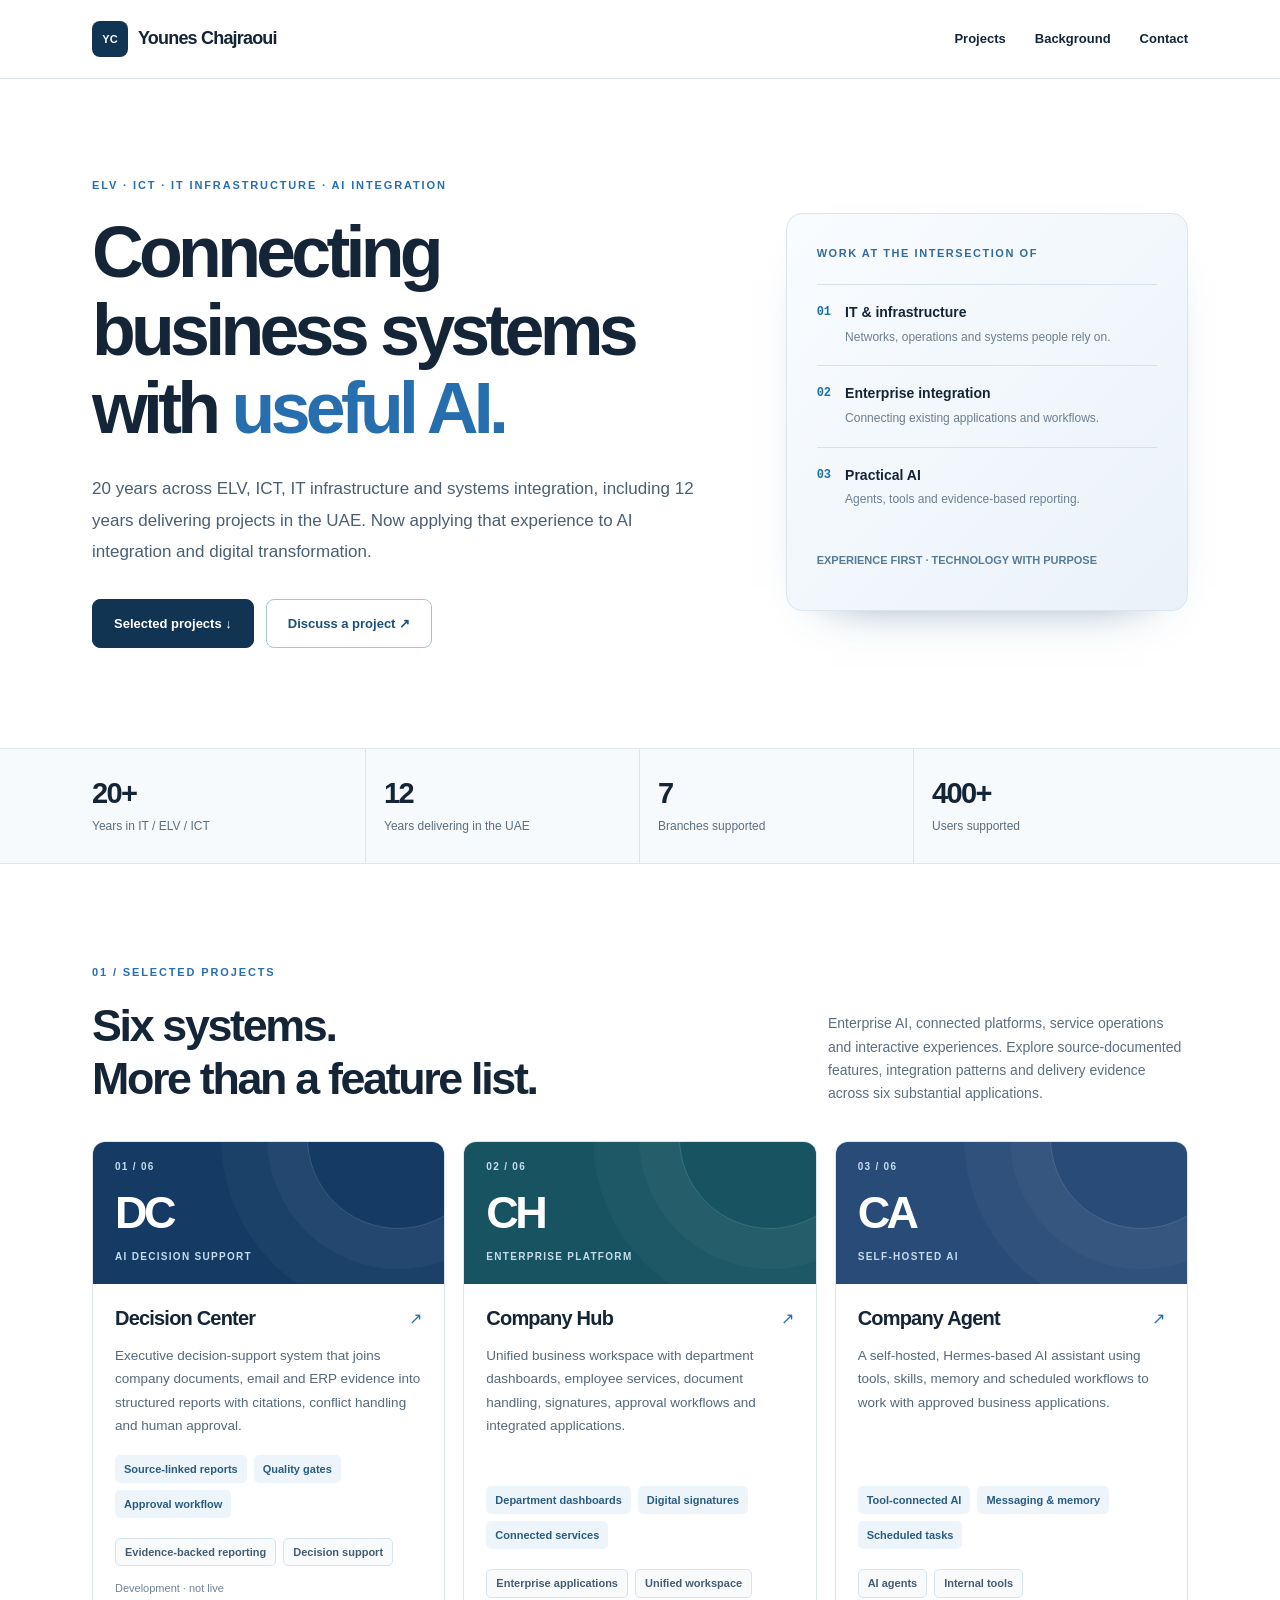
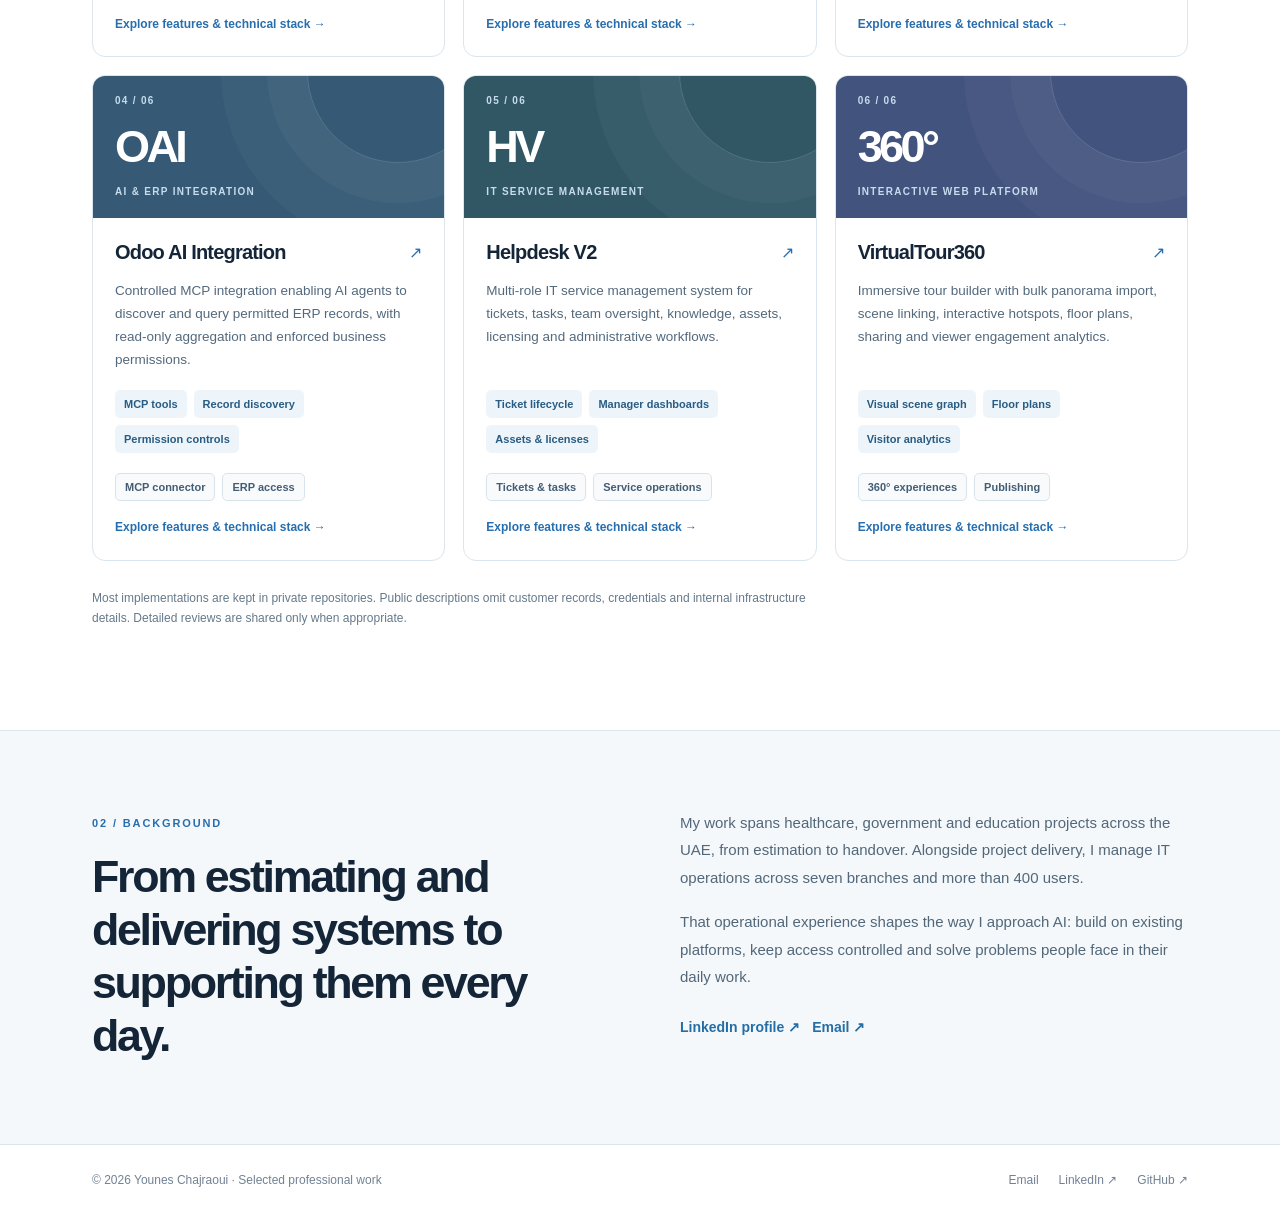
==== commit 63a4d580: "Copy: promote technical stack in project card links" ====
--- a/index.html
+++ b/index.html
@@ -1,6 +1,6 @@
-<!doctype html><html lang="en"><head><meta charset="utf-8"><meta name="viewport" content="width=device-width, initial-scale=1"><meta name="theme-color" content="#113452"><meta name="description" content="ELV, ICT and IT infrastructure experience applied to AI integration, enterprise systems and practical digital transformation."><link rel="canonical" href="https://chyones.github.io/"><meta property="og:type" content="website"><meta property="og:url" content="https://chyones.github.io/"><meta property="og:title" content="Younes Chajraoui | AI Integration &amp; Systems Delivery"><meta property="og:description" content="20 years across ELV, ICT and IT infrastructure. Connecting AI with established business systems."><meta name="twitter:card" content="summary"><link rel="icon" href="assets/favicon.svg" type="image/svg+xml"><link rel="stylesheet" href="assets/styles.css"><title>Younes Chajraoui | AI Integration &amp; Systems Delivery</title></head><body><header class="site-nav"><div class="container nav-inner"><a class="logo" href="index.html" aria-label="Homepage"><span class="logo-mark">YC</span>Younes Chajraoui</a><nav aria-label="Site navigation"><a href="#work">Projects</a><a href="#about">Background</a><a href="mailto:ch.yones@gmail.com">Contact</a></nav></div></header><main><section class="hero container" aria-labelledby="hero-title"><div><div class="eyebrow">ELV · ICT · IT Infrastructure · AI Integration</div><h1 id="hero-title">Connecting business systems with <em>useful AI.</em></h1><p class="hero-sub">20 years across ELV, ICT, IT infrastructure and systems integration, including 12 years delivering projects in the UAE. Now applying that experience to AI integration and digital transformation.</p><div class="hero-actions"><a class="button button-primary" href="#work">Selected projects ↓</a><a class="button button-secondary" href="mailto:ch.yones@gmail.com">Discuss a project ↗</a></div></div><aside class="hero-panel" aria-label="Professional focus"><p class="panel-label">WORK AT THE INTERSECTION OF</p><div class="panel-step"><span class="panel-no">01</span><div><b>IT &amp; infrastructure</b><p>Networks, operations and systems people rely on.</p></div></div><div class="panel-step"><span class="panel-no">02</span><div><b>Enterprise integration</b><p>Connecting existing applications and workflows.</p></div></div><div class="panel-step"><span class="panel-no">03</span><div><b>Practical AI</b><p>Agents, tools and evidence-based reporting.</p></div></div><p class="panel-bottom">EXPERIENCE FIRST · TECHNOLOGY WITH PURPOSE</p></aside></section><section class="metrics-bar" aria-label="Experience overview"><div class="container metrics"><div><strong>20+</strong><span>Years in IT / ELV / ICT</span></div><div><strong>12</strong><span>Years delivering in the UAE</span></div><div><strong>7</strong><span>Branches supported</span></div><div><strong>400+</strong><span>Users supported</span></div></div></section><section class="section container" id="work" aria-labelledby="work-title"><div class="section-head"><div><span class="section-kicker">01 / SELECTED PROJECTS</span><h2 id="work-title">Six systems.<br>More than a feature list.</h2></div><p>Enterprise AI, connected platforms, service operations and interactive experiences. Explore source-documented features, integration patterns and delivery evidence across six substantial applications.</p></div><div class="projects-grid"><a class="project-card" href="projects/decision-center.html" aria-label="Read about Decision Center"><div class="project-visual visual-01"><span class="visual-index">01 / 06</span><span class="visual-symbol" aria-hidden="true">DC</span><span class="visual-category">AI decision support</span></div><div class="project-copy"><div class="project-name"><h3>Decision Center</h3><span aria-hidden="true">↗</span></div><p>Executive decision-support system that joins company documents, email and ERP evidence into structured reports with citations, conflict handling and human approval.</p><ul class="card-feature-list"><li>Source-linked reports</li><li>Quality gates</li><li>Approval workflow</li></ul><div class="tags"><span>Evidence-backed reporting</span><span>Decision support</span></div><span class="project-state">Development · not live</span><span class="card-more">Explore detailed capabilities →</span></div></a>
-<a class="project-card" href="projects/company-hub.html" aria-label="Read about Company Hub"><div class="project-visual visual-02"><span class="visual-index">02 / 06</span><span class="visual-symbol" aria-hidden="true">CH</span><span class="visual-category">Enterprise platform</span></div><div class="project-copy"><div class="project-name"><h3>Company Hub</h3><span aria-hidden="true">↗</span></div><p>Unified business workspace with department dashboards, employee services, document handling, signatures, approval workflows and integrated applications.</p><ul class="card-feature-list"><li>Department dashboards</li><li>Digital signatures</li><li>Connected services</li></ul><div class="tags"><span>Enterprise applications</span><span>Unified workspace</span></div><span class="card-more">Explore detailed capabilities →</span></div></a>
-<a class="project-card" href="projects/company-agent.html" aria-label="Read about Company Agent"><div class="project-visual visual-03"><span class="visual-index">03 / 06</span><span class="visual-symbol" aria-hidden="true">CA</span><span class="visual-category">Self-hosted AI</span></div><div class="project-copy"><div class="project-name"><h3>Company Agent</h3><span aria-hidden="true">↗</span></div><p>A self-hosted, Hermes-based AI assistant using tools, skills, memory and scheduled workflows to work with approved business applications.</p><ul class="card-feature-list"><li>Tool-connected AI</li><li>Messaging &amp; memory</li><li>Scheduled tasks</li></ul><div class="tags"><span>AI agents</span><span>Internal tools</span></div><span class="card-more">Explore detailed capabilities →</span></div></a>
-<a class="project-card" href="projects/odoo-ai.html" aria-label="Read about Odoo AI Integration"><div class="project-visual visual-04"><span class="visual-index">04 / 06</span><span class="visual-symbol" aria-hidden="true">OAI</span><span class="visual-category">AI &amp; ERP integration</span></div><div class="project-copy"><div class="project-name"><h3>Odoo AI Integration</h3><span aria-hidden="true">↗</span></div><p>Controlled MCP integration enabling AI agents to discover and query permitted ERP records, with read-only aggregation and enforced business permissions.</p><ul class="card-feature-list"><li>MCP tools</li><li>Record discovery</li><li>Permission controls</li></ul><div class="tags"><span>MCP connector</span><span>ERP access</span></div><span class="card-more">Explore detailed capabilities →</span></div></a>
-<a class="project-card" href="projects/helpdesk.html" aria-label="Read about Helpdesk V2"><div class="project-visual visual-05"><span class="visual-index">05 / 06</span><span class="visual-symbol" aria-hidden="true">HV</span><span class="visual-category">IT service management</span></div><div class="project-copy"><div class="project-name"><h3>Helpdesk V2</h3><span aria-hidden="true">↗</span></div><p>Multi-role IT service management system for tickets, tasks, team oversight, knowledge, assets, licensing and administrative workflows.</p><ul class="card-feature-list"><li>Ticket lifecycle</li><li>Manager dashboards</li><li>Assets &amp; licenses</li></ul><div class="tags"><span>Tickets &amp; tasks</span><span>Service operations</span></div><span class="card-more">Explore detailed capabilities →</span></div></a>
-<a class="project-card" href="projects/virtualtour360.html" aria-label="Read about VirtualTour360"><div class="project-visual visual-06"><span class="visual-index">06 / 06</span><span class="visual-symbol" aria-hidden="true">360°</span><span class="visual-category">Interactive web platform</span></div><div class="project-copy"><div class="project-name"><h3>VirtualTour360</h3><span aria-hidden="true">↗</span></div><p>Immersive tour builder with bulk panorama import, scene linking, interactive hotspots, floor plans, sharing and viewer engagement analytics.</p><ul class="card-feature-list"><li>Visual scene graph</li><li>Floor plans</li><li>Visitor analytics</li></ul><div class="tags"><span>360° experiences</span><span>Publishing</span></div><span class="card-more">Explore detailed capabilities →</span></div></a></div><p class="disclosure">Most implementations are kept in private repositories. Public descriptions omit customer records, credentials and internal infrastructure details. Detailed reviews are shared only when appropriate.</p></section><section class="about-panel" id="about"><div class="container about-grid"><div><span class="section-kicker">02 / BACKGROUND</span><h2>From estimating and delivering systems to supporting them every day.</h2></div><div><p>My work spans healthcare, government and education projects across the UAE, from estimation to handover. Alongside project delivery, I manage IT operations across seven branches and more than 400 users.</p><p>That operational experience shapes the way I approach AI: build on existing platforms, keep access controlled and solve problems people face in their daily work.</p><div class="contact-line"><a class="text-link" href="https://www.linkedin.com/in/younes-chajraoui/" target="_blank" rel="noopener noreferrer">LinkedIn profile ↗</a><a class="text-link" href="mailto:ch.yones@gmail.com">Email ↗</a></div></div></div></section></main><footer class="footer"><div class="container footer-inner"><span>© 2026 Younes Chajraoui · Selected professional work</span><div><a href="mailto:ch.yones@gmail.com">Email</a><a href="https://www.linkedin.com/in/younes-chajraoui/" target="_blank" rel="noopener noreferrer">LinkedIn ↗</a><a href="https://github.com/chyones" target="_blank" rel="noopener noreferrer">GitHub ↗</a></div></div></footer></body></html>+<!doctype html><html lang="en"><head><meta charset="utf-8"><meta name="viewport" content="width=device-width, initial-scale=1"><meta name="theme-color" content="#113452"><meta name="description" content="ELV, ICT and IT infrastructure experience applied to AI integration, enterprise systems and practical digital transformation."><link rel="canonical" href="https://chyones.github.io/"><meta property="og:type" content="website"><meta property="og:url" content="https://chyones.github.io/"><meta property="og:title" content="Younes Chajraoui | AI Integration &amp; Systems Delivery"><meta property="og:description" content="20 years across ELV, ICT and IT infrastructure. Connecting AI with established business systems."><meta name="twitter:card" content="summary"><link rel="icon" href="assets/favicon.svg" type="image/svg+xml"><link rel="stylesheet" href="assets/styles.css"><title>Younes Chajraoui | AI Integration &amp; Systems Delivery</title></head><body><header class="site-nav"><div class="container nav-inner"><a class="logo" href="index.html" aria-label="Homepage"><span class="logo-mark">YC</span>Younes Chajraoui</a><nav aria-label="Site navigation"><a href="#work">Projects</a><a href="#about">Background</a><a href="mailto:ch.yones@gmail.com">Contact</a></nav></div></header><main><section class="hero container" aria-labelledby="hero-title"><div><div class="eyebrow">ELV · ICT · IT Infrastructure · AI Integration</div><h1 id="hero-title">Connecting business systems with <em>useful AI.</em></h1><p class="hero-sub">20 years across ELV, ICT, IT infrastructure and systems integration, including 12 years delivering projects in the UAE. Now applying that experience to AI integration and digital transformation.</p><div class="hero-actions"><a class="button button-primary" href="#work">Selected projects ↓</a><a class="button button-secondary" href="mailto:ch.yones@gmail.com">Discuss a project ↗</a></div></div><aside class="hero-panel" aria-label="Professional focus"><p class="panel-label">WORK AT THE INTERSECTION OF</p><div class="panel-step"><span class="panel-no">01</span><div><b>IT &amp; infrastructure</b><p>Networks, operations and systems people rely on.</p></div></div><div class="panel-step"><span class="panel-no">02</span><div><b>Enterprise integration</b><p>Connecting existing applications and workflows.</p></div></div><div class="panel-step"><span class="panel-no">03</span><div><b>Practical AI</b><p>Agents, tools and evidence-based reporting.</p></div></div><p class="panel-bottom">EXPERIENCE FIRST · TECHNOLOGY WITH PURPOSE</p></aside></section><section class="metrics-bar" aria-label="Experience overview"><div class="container metrics"><div><strong>20+</strong><span>Years in IT / ELV / ICT</span></div><div><strong>12</strong><span>Years delivering in the UAE</span></div><div><strong>7</strong><span>Branches supported</span></div><div><strong>400+</strong><span>Users supported</span></div></div></section><section class="section container" id="work" aria-labelledby="work-title"><div class="section-head"><div><span class="section-kicker">01 / SELECTED PROJECTS</span><h2 id="work-title">Six systems.<br>More than a feature list.</h2></div><p>Enterprise AI, connected platforms, service operations and interactive experiences. Explore source-documented features, integration patterns and delivery evidence across six substantial applications.</p></div><div class="projects-grid"><a class="project-card" href="projects/decision-center.html" aria-label="Read about Decision Center"><div class="project-visual visual-01"><span class="visual-index">01 / 06</span><span class="visual-symbol" aria-hidden="true">DC</span><span class="visual-category">AI decision support</span></div><div class="project-copy"><div class="project-name"><h3>Decision Center</h3><span aria-hidden="true">↗</span></div><p>Executive decision-support system that joins company documents, email and ERP evidence into structured reports with citations, conflict handling and human approval.</p><ul class="card-feature-list"><li>Source-linked reports</li><li>Quality gates</li><li>Approval workflow</li></ul><div class="tags"><span>Evidence-backed reporting</span><span>Decision support</span></div><span class="project-state">Development · not live</span><span class="card-more">Explore features & technical stack →</span></div></a>
+<a class="project-card" href="projects/company-hub.html" aria-label="Read about Company Hub"><div class="project-visual visual-02"><span class="visual-index">02 / 06</span><span class="visual-symbol" aria-hidden="true">CH</span><span class="visual-category">Enterprise platform</span></div><div class="project-copy"><div class="project-name"><h3>Company Hub</h3><span aria-hidden="true">↗</span></div><p>Unified business workspace with department dashboards, employee services, document handling, signatures, approval workflows and integrated applications.</p><ul class="card-feature-list"><li>Department dashboards</li><li>Digital signatures</li><li>Connected services</li></ul><div class="tags"><span>Enterprise applications</span><span>Unified workspace</span></div><span class="card-more">Explore features & technical stack →</span></div></a>
+<a class="project-card" href="projects/company-agent.html" aria-label="Read about Company Agent"><div class="project-visual visual-03"><span class="visual-index">03 / 06</span><span class="visual-symbol" aria-hidden="true">CA</span><span class="visual-category">Self-hosted AI</span></div><div class="project-copy"><div class="project-name"><h3>Company Agent</h3><span aria-hidden="true">↗</span></div><p>A self-hosted, Hermes-based AI assistant using tools, skills, memory and scheduled workflows to work with approved business applications.</p><ul class="card-feature-list"><li>Tool-connected AI</li><li>Messaging &amp; memory</li><li>Scheduled tasks</li></ul><div class="tags"><span>AI agents</span><span>Internal tools</span></div><span class="card-more">Explore features & technical stack →</span></div></a>
+<a class="project-card" href="projects/odoo-ai.html" aria-label="Read about Odoo AI Integration"><div class="project-visual visual-04"><span class="visual-index">04 / 06</span><span class="visual-symbol" aria-hidden="true">OAI</span><span class="visual-category">AI &amp; ERP integration</span></div><div class="project-copy"><div class="project-name"><h3>Odoo AI Integration</h3><span aria-hidden="true">↗</span></div><p>Controlled MCP integration enabling AI agents to discover and query permitted ERP records, with read-only aggregation and enforced business permissions.</p><ul class="card-feature-list"><li>MCP tools</li><li>Record discovery</li><li>Permission controls</li></ul><div class="tags"><span>MCP connector</span><span>ERP access</span></div><span class="card-more">Explore features & technical stack →</span></div></a>
+<a class="project-card" href="projects/helpdesk.html" aria-label="Read about Helpdesk V2"><div class="project-visual visual-05"><span class="visual-index">05 / 06</span><span class="visual-symbol" aria-hidden="true">HV</span><span class="visual-category">IT service management</span></div><div class="project-copy"><div class="project-name"><h3>Helpdesk V2</h3><span aria-hidden="true">↗</span></div><p>Multi-role IT service management system for tickets, tasks, team oversight, knowledge, assets, licensing and administrative workflows.</p><ul class="card-feature-list"><li>Ticket lifecycle</li><li>Manager dashboards</li><li>Assets &amp; licenses</li></ul><div class="tags"><span>Tickets &amp; tasks</span><span>Service operations</span></div><span class="card-more">Explore features & technical stack →</span></div></a>
+<a class="project-card" href="projects/virtualtour360.html" aria-label="Read about VirtualTour360"><div class="project-visual visual-06"><span class="visual-index">06 / 06</span><span class="visual-symbol" aria-hidden="true">360°</span><span class="visual-category">Interactive web platform</span></div><div class="project-copy"><div class="project-name"><h3>VirtualTour360</h3><span aria-hidden="true">↗</span></div><p>Immersive tour builder with bulk panorama import, scene linking, interactive hotspots, floor plans, sharing and viewer engagement analytics.</p><ul class="card-feature-list"><li>Visual scene graph</li><li>Floor plans</li><li>Visitor analytics</li></ul><div class="tags"><span>360° experiences</span><span>Publishing</span></div><span class="card-more">Explore features & technical stack →</span></div></a></div><p class="disclosure">Most implementations are kept in private repositories. Public descriptions omit customer records, credentials and internal infrastructure details. Detailed reviews are shared only when appropriate.</p></section><section class="about-panel" id="about"><div class="container about-grid"><div><span class="section-kicker">02 / BACKGROUND</span><h2>From estimating and delivering systems to supporting them every day.</h2></div><div><p>My work spans healthcare, government and education projects across the UAE, from estimation to handover. Alongside project delivery, I manage IT operations across seven branches and more than 400 users.</p><p>That operational experience shapes the way I approach AI: build on existing platforms, keep access controlled and solve problems people face in their daily work.</p><div class="contact-line"><a class="text-link" href="https://www.linkedin.com/in/younes-chajraoui/" target="_blank" rel="noopener noreferrer">LinkedIn profile ↗</a><a class="text-link" href="mailto:ch.yones@gmail.com">Email ↗</a></div></div></div></section></main><footer class="footer"><div class="container footer-inner"><span>© 2026 Younes Chajraoui · Selected professional work</span><div><a href="mailto:ch.yones@gmail.com">Email</a><a href="https://www.linkedin.com/in/younes-chajraoui/" target="_blank" rel="noopener noreferrer">LinkedIn ↗</a><a href="https://github.com/chyones" target="_blank" rel="noopener noreferrer">GitHub ↗</a></div></div></footer></body></html>
--- a/assets/styles.css
+++ b/assets/styles.css
@@ -48,3 +48,22 @@
 .card-feature-list li{background:#edf5fb;border-radius:5px;color:#285c83;padding:5px 9px;font-size:11px;font-weight:700}
 .card-more{display:inline-block;margin-top:17px;font-weight:800;font-size:12px;color:var(--blue)}
 @media(max-width:700px){.capability-grid{grid-template-columns:1fr}.deep-dive-band{grid-template-columns:1fr;gap:22px}.deep-proof{border-left:0;border-top:1px solid #cadce9;padding:17px 0 0}.capability-card{min-height:0}.feature-showcase{margin-top:43px}}
+
+
+/* Source-grounded engineering content */
+.technical-section{margin:64px 0 0;padding:43px 0 12px;border-top:1px solid var(--stroke)}
+.technical-section>.section-kicker{display:inline-block;margin-bottom:12px}
+.technical-section h2{font-size:clamp(29px,3.2vw,41px);line-height:1.16;letter-spacing:-.048em;margin:0 0 25px}
+.technical-section h3{font-size:17px;line-height:1.3;margin:28px 0 10px;letter-spacing:-.02em}
+.technical-section>p{color:#536b80;font-size:14px;line-height:1.8;margin:5px 0 0;max-width:900px}
+.technical-flow{display:grid;grid-template-columns:repeat(4,minmax(0,1fr));gap:12px}
+.technical-flow>div{padding:22px 19px;background:#f5f9fc;border:1px solid #d9e5ee;border-radius:10px;min-width:0;position:relative}
+.technical-flow>div:not(:last-child)::after{content:"→";position:absolute;right:-13px;top:19px;color:#376d9a;font-size:16px;z-index:2;font-weight:800}
+.technical-flow strong{display:block;font-size:13px;letter-spacing:-.015em;color:#173d61}
+.technical-flow p{font-size:12px;line-height:1.7;color:#596f81;margin:10px 0 0}
+.technical-section>h3+p{background:#fff;border-left:3px solid #9bbdd7;padding:5px 0 5px 16px}
+.technical-section .technical-basis{margin-top:23px;font-size:12px;color:#73879a}
+.technical-stack{font-weight:650;color:#24577f!important}
+.technical-jump{display:inline-block;margin-top:14px;font-size:13px;color:#236ea5;font-weight:800;text-decoration:underline;text-underline-offset:4px}
+@media(max-width:950px){.technical-flow{grid-template-columns:repeat(2,minmax(0,1fr))}.technical-flow>div::after{display:none}}
+@media(max-width:600px){.technical-section{margin-top:42px;padding-top:32px}.technical-flow{grid-template-columns:1fr}.technical-flow>div{padding:18px 19px}.technical-section h3{margin-top:24px}}
